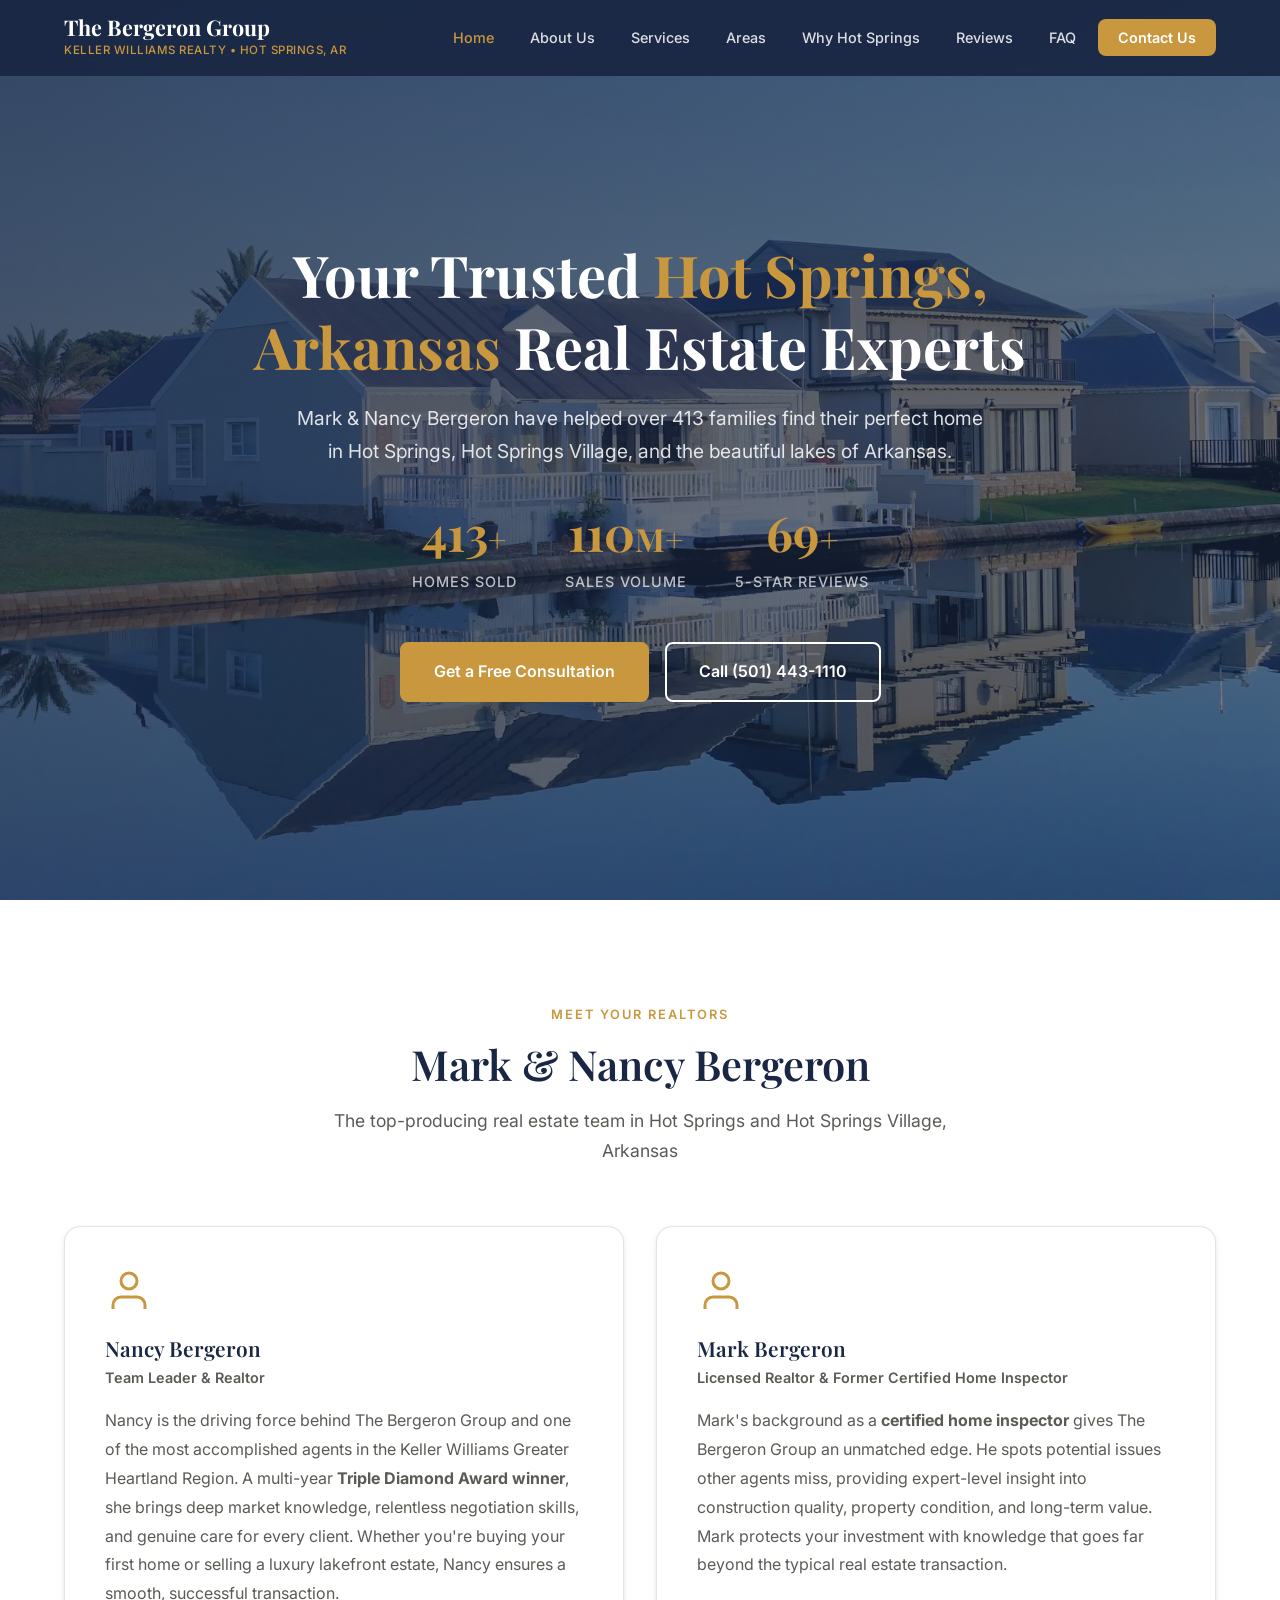
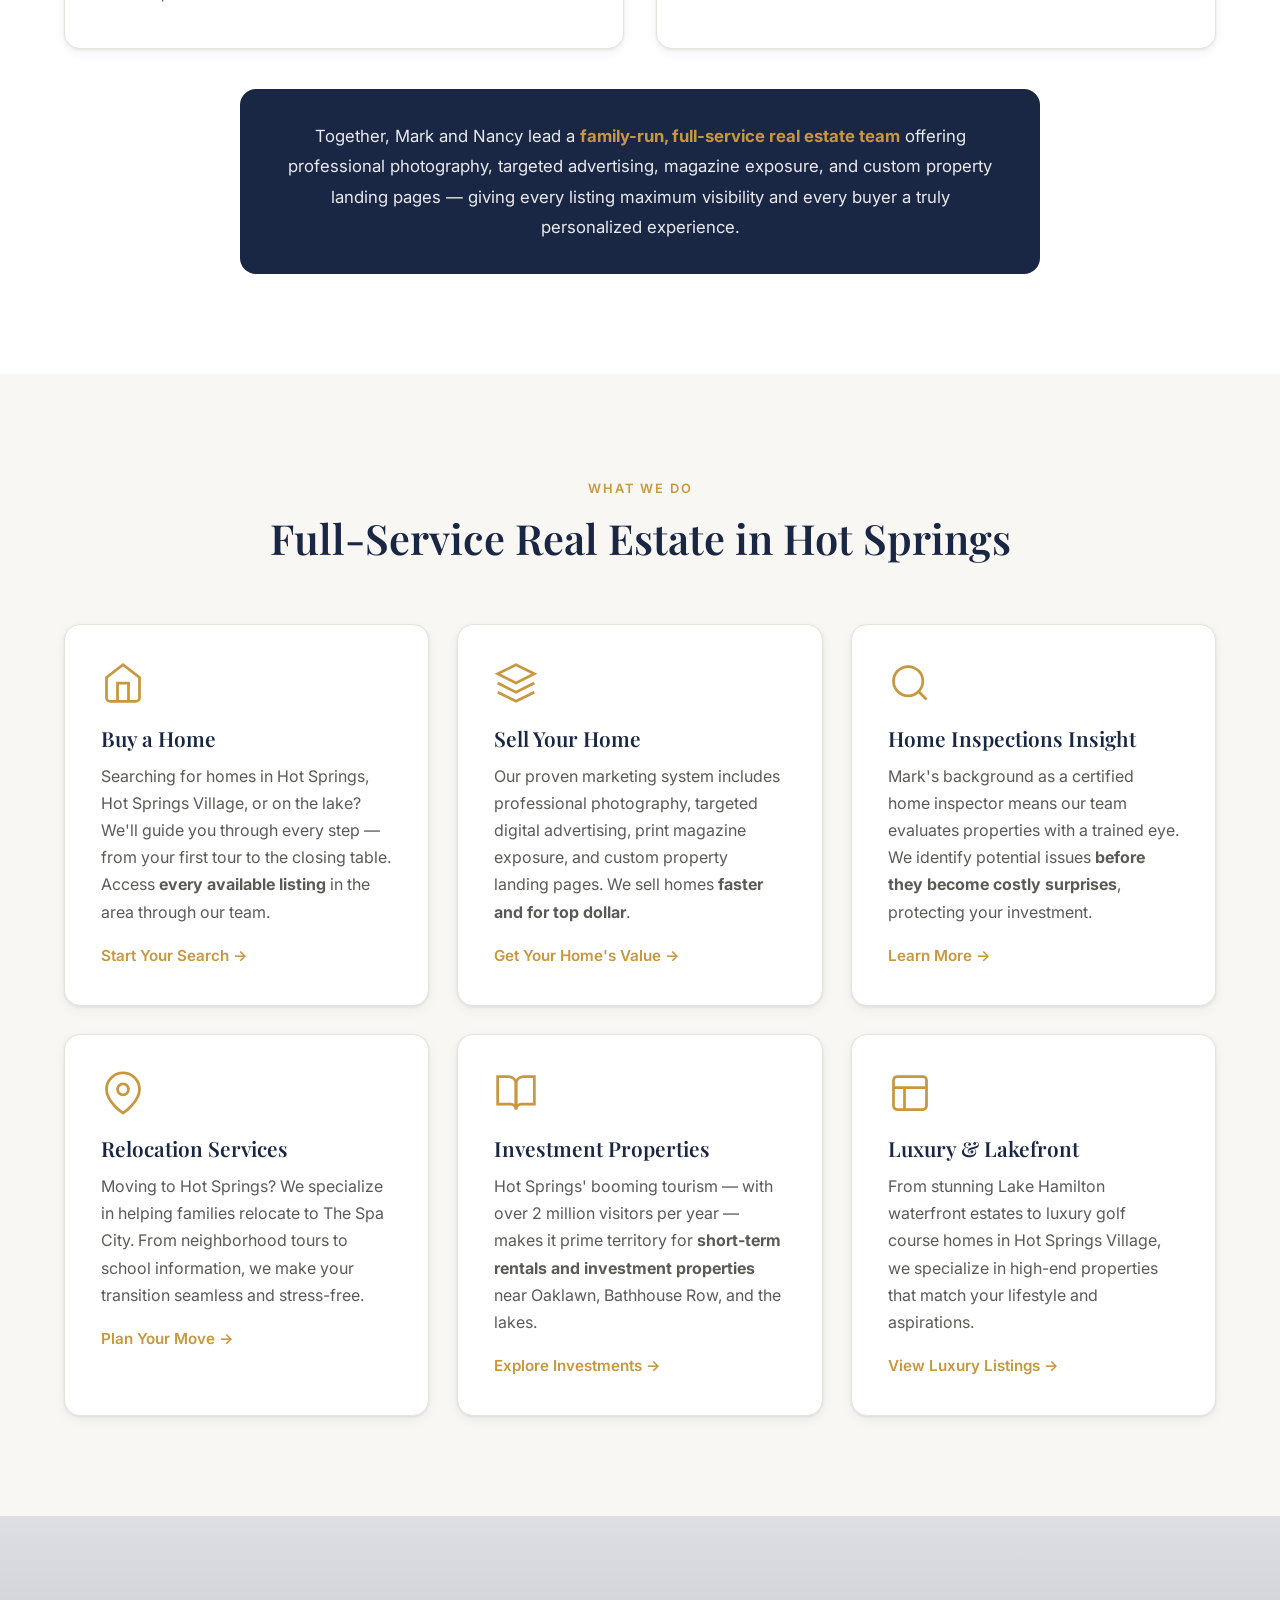
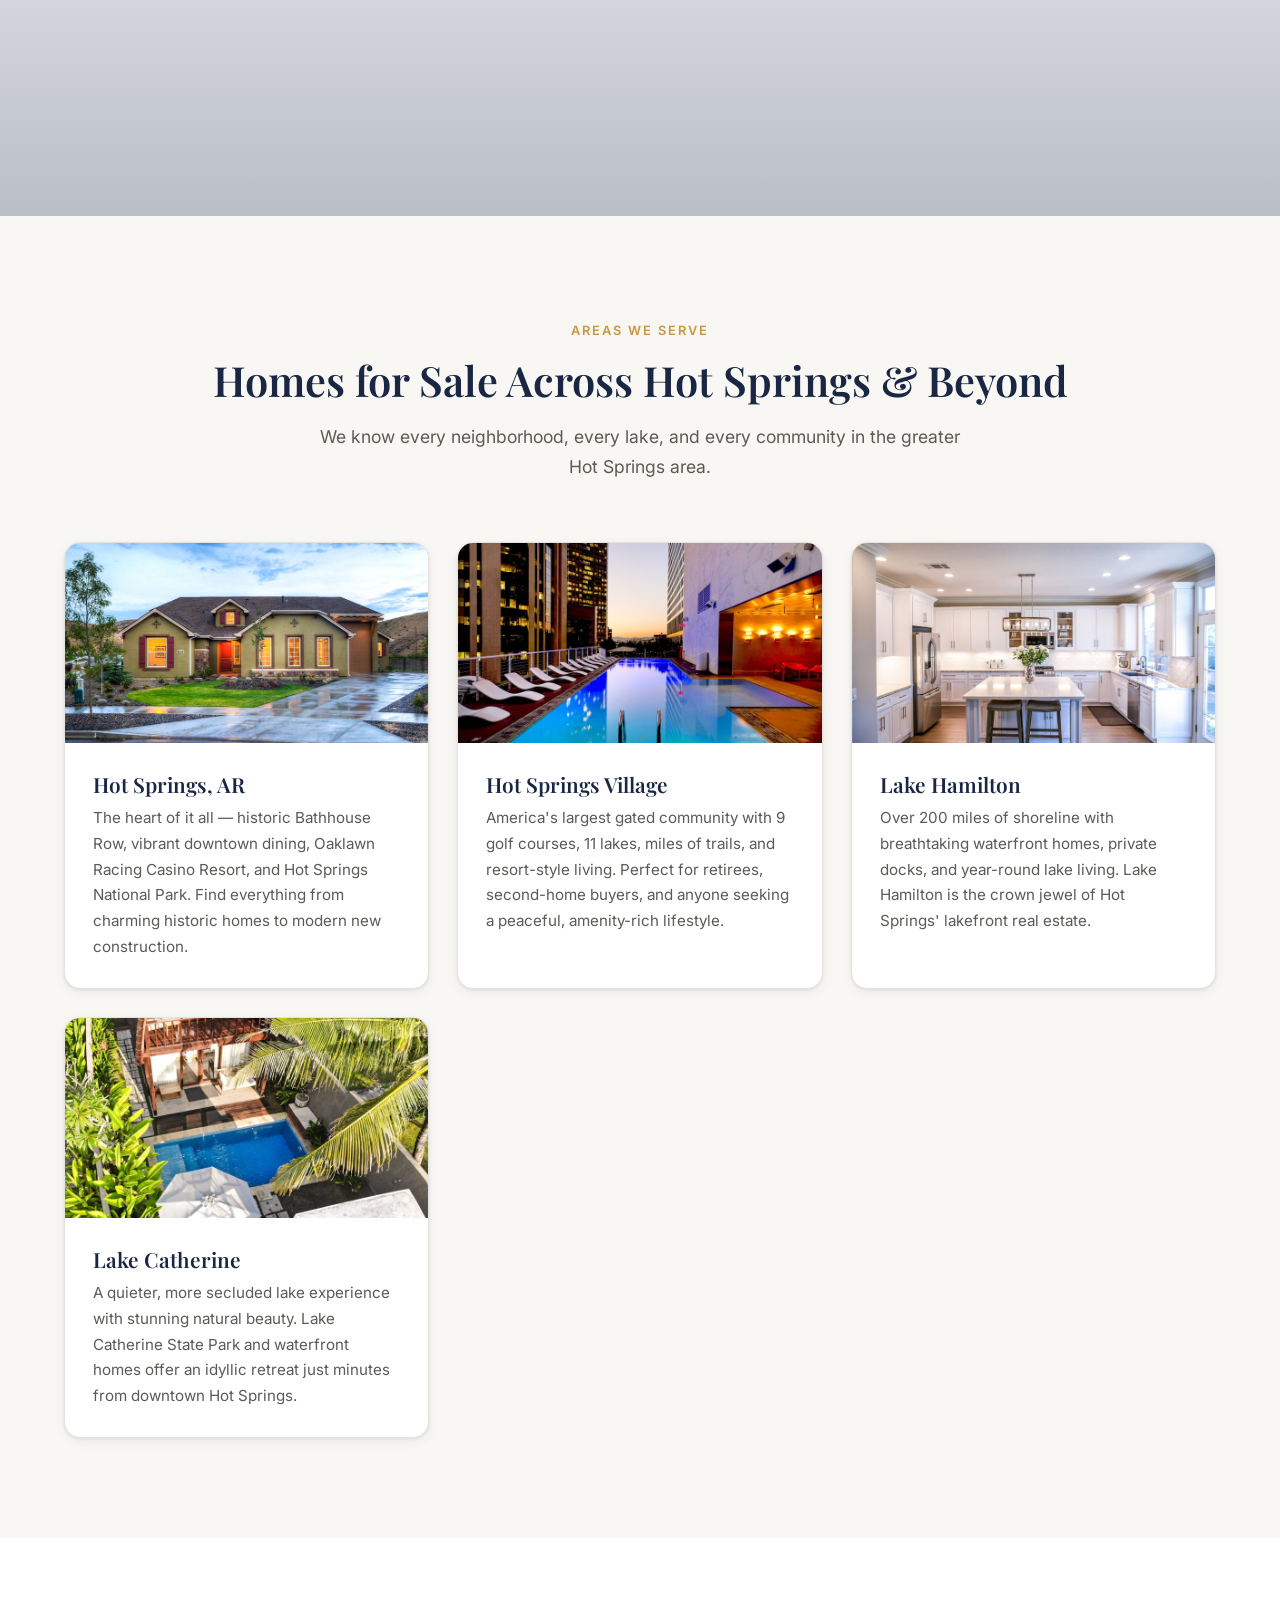
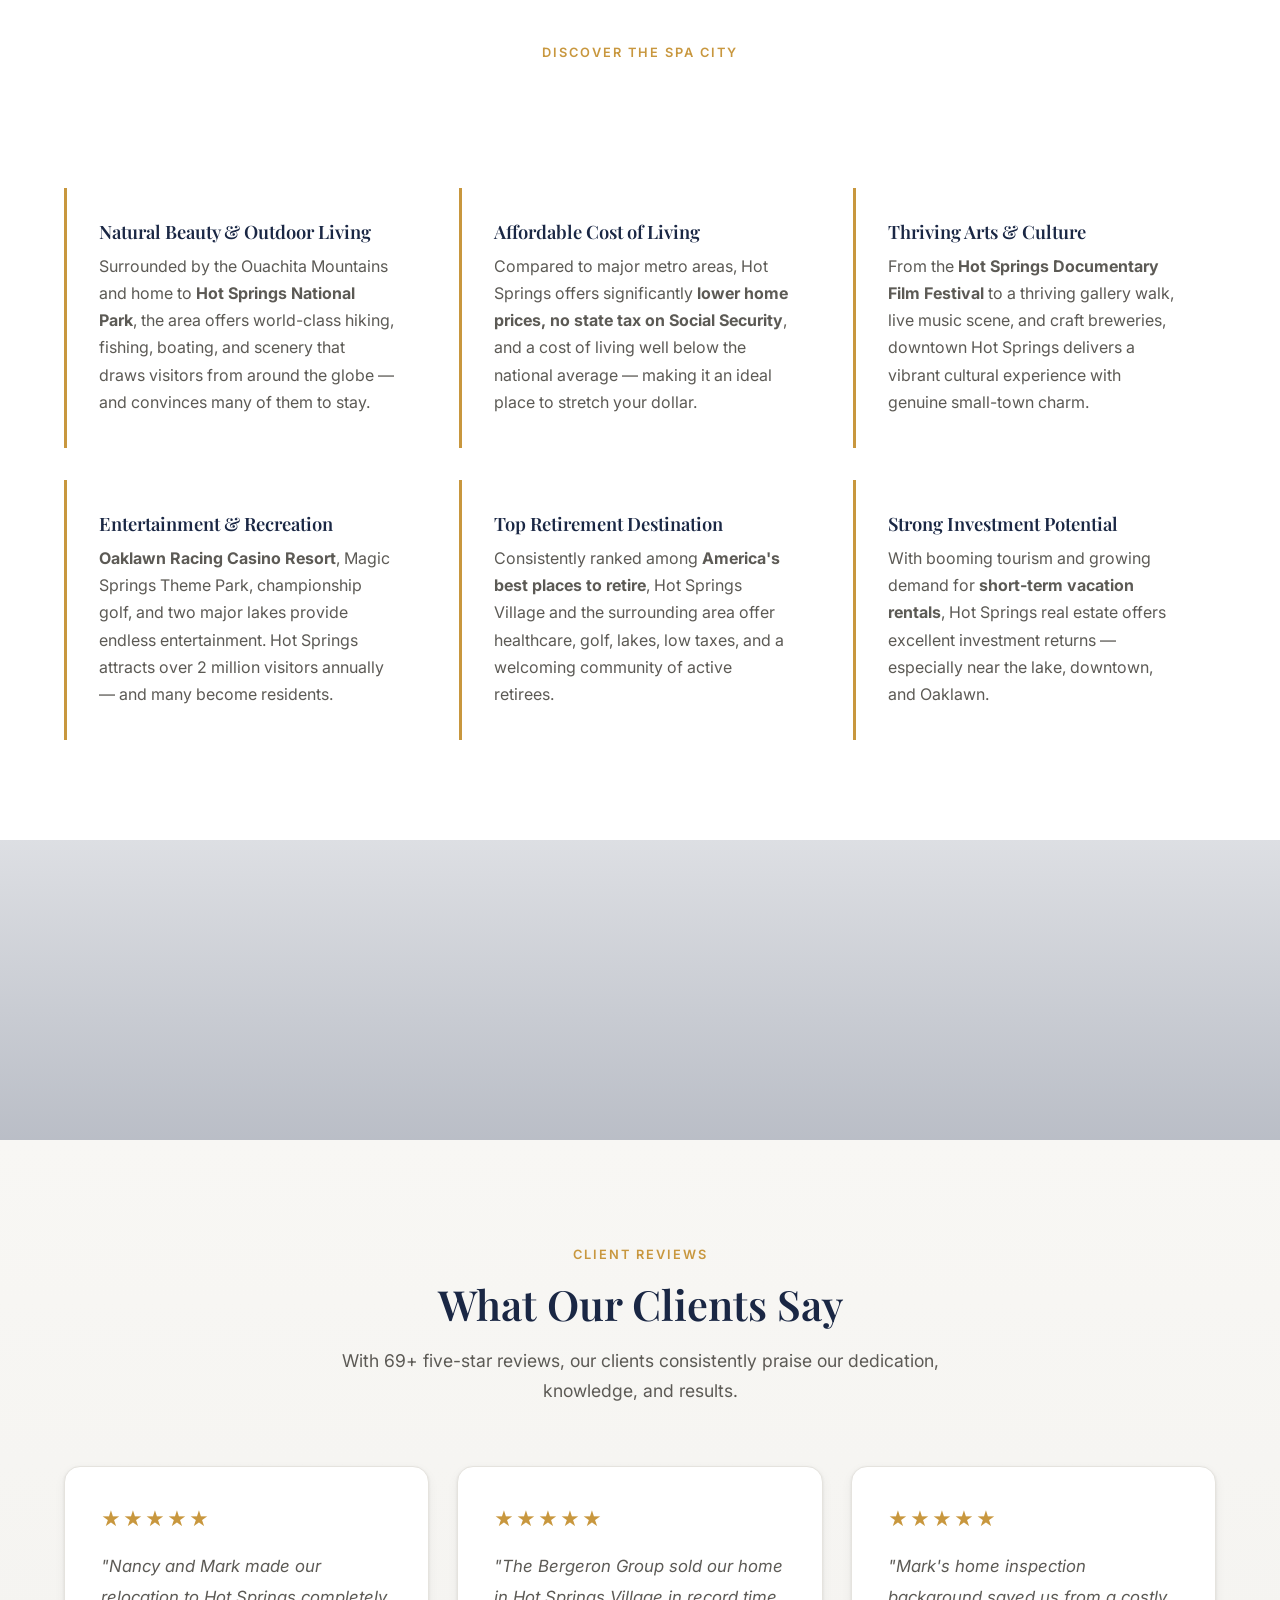
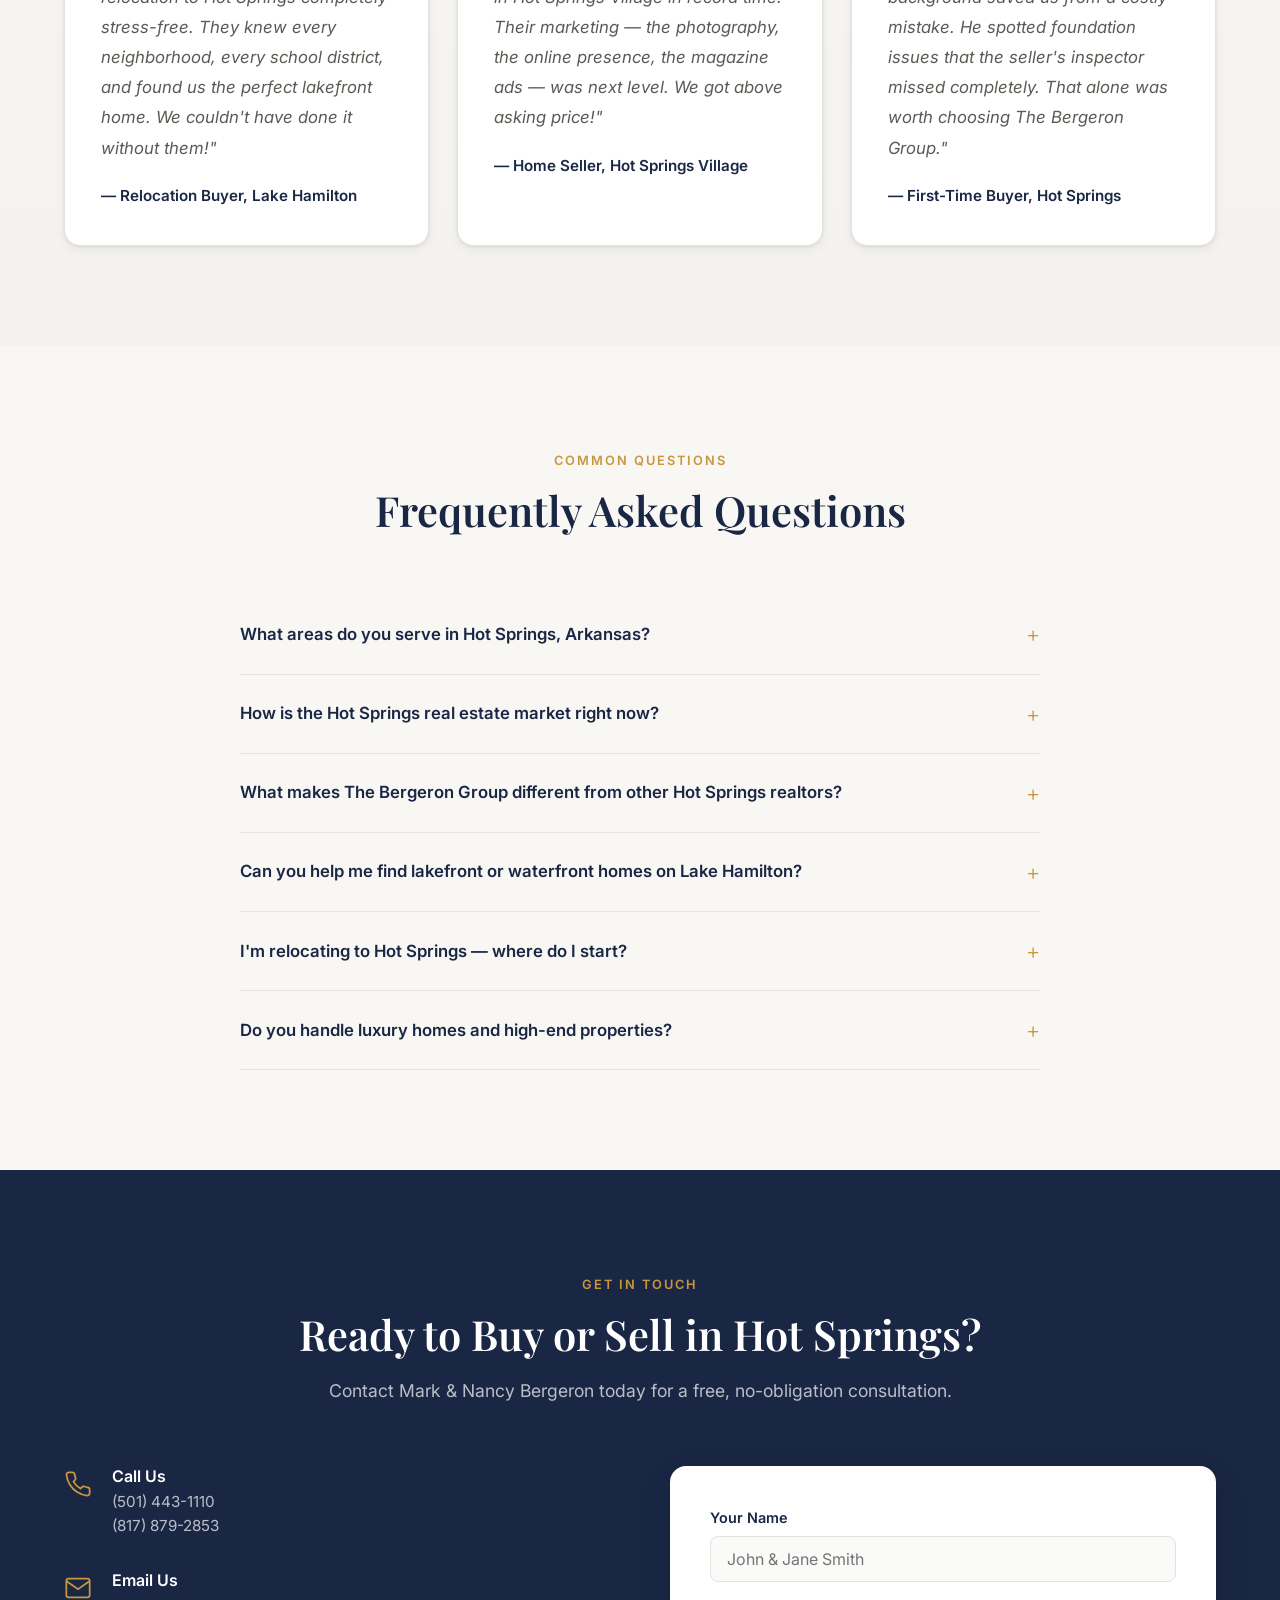
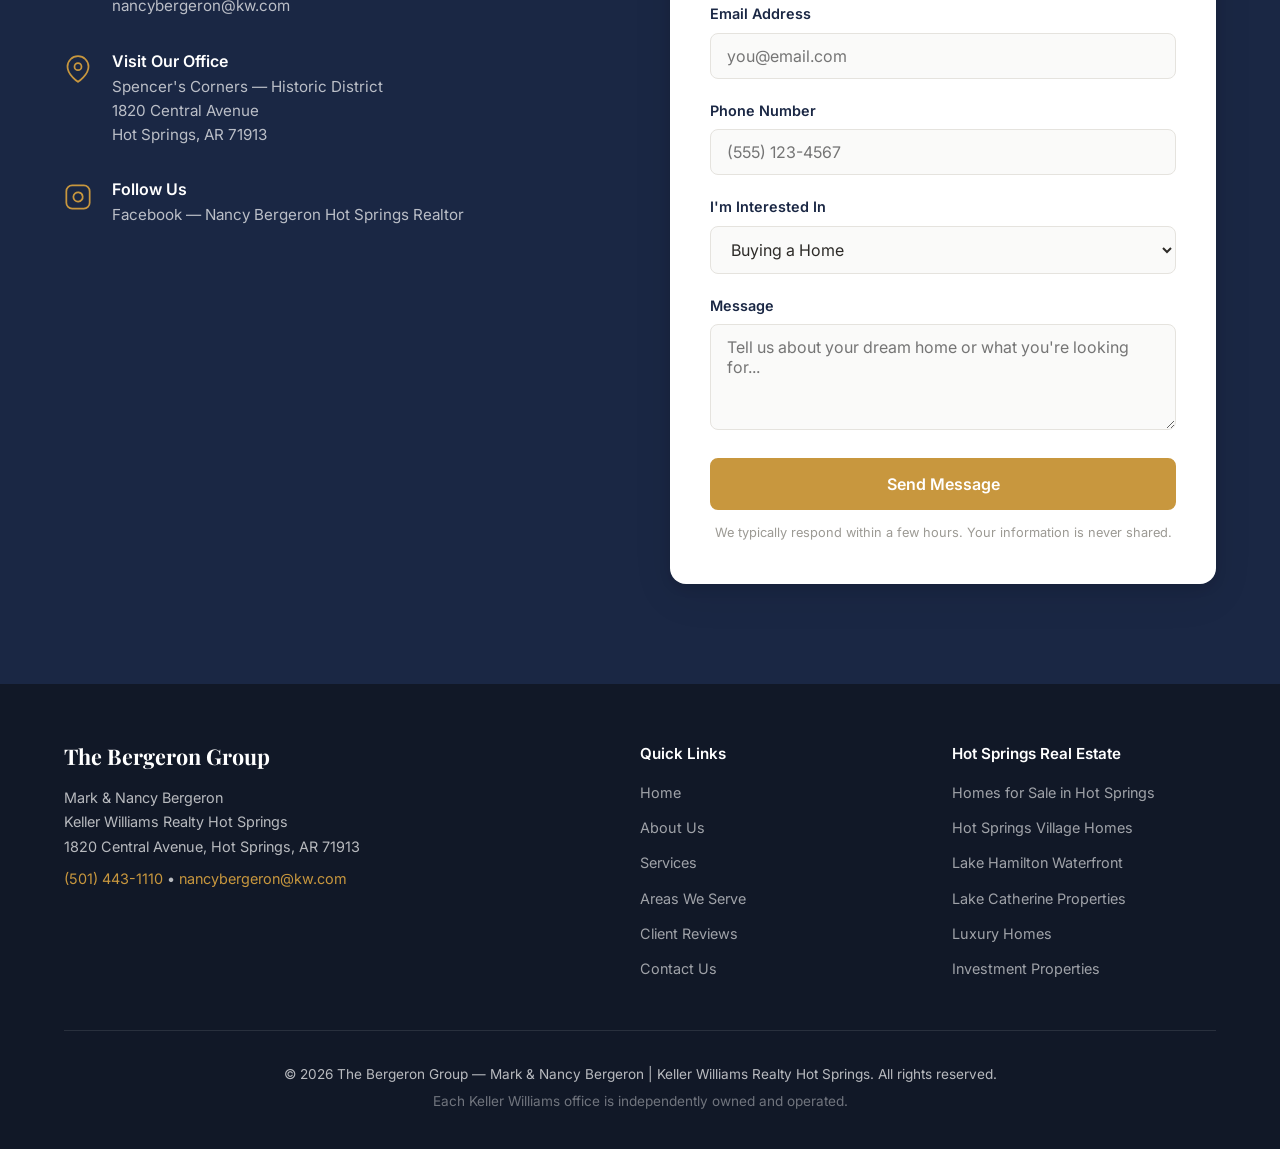
==== index.html @ f5142687 "Initial commit: Bergeron Group real estate website Single-page site for Mark & Nancy Bergeron (Kelle" ====
<!DOCTYPE html>
<html lang="en">
<head>
  <meta charset="UTF-8">
  <meta name="viewport" content="width=device-width, initial-scale=1.0">
  <title>Hot Springs AR Real Estate | Mark &amp; Nancy Bergeron | Homes for Sale in Hot Springs, Arkansas</title>
  <meta name="description" content="Find your dream home in Hot Springs, Arkansas with Mark &amp; Nancy Bergeron — The Bergeron Group at Keller Williams. 413+ homes sold. Lake Hamilton, Hot Springs Village, luxury &amp; lakefront homes.">
  <meta name="keywords" content="Hot Springs AR real estate, homes for sale Hot Springs Arkansas, Hot Springs Village homes, Lake Hamilton waterfront, lakefront homes Hot Springs, realtors Hot Springs AR, Keller Williams Hot Springs, luxury homes Hot Springs, Hot Springs AR realtor, buy home Hot Springs">
  <meta name="robots" content="index, follow">
  <link rel="canonical" href="https://www.realestatehotsprings.com/">

  <!-- Open Graph -->
  <meta property="og:title" content="Hot Springs AR Real Estate | Mark &amp; Nancy Bergeron">
  <meta property="og:description" content="Your trusted Hot Springs, Arkansas real estate experts. 413+ homes sold, $110M+ in sales. Find lakefront, luxury, and village homes.">
  <meta property="og:type" content="website">
  <meta property="og:url" content="https://www.realestatehotsprings.com/">
  <meta property="og:locale" content="en_US">

  <!-- Schema.org JSON-LD -->
  <script type="application/ld+json">
  {
    "@context": "https://schema.org",
    "@type": "RealEstateAgent",
    "name": "The Bergeron Group — Mark & Nancy Bergeron",
    "description": "Top-producing real estate team in Hot Springs, Arkansas specializing in residential, lakefront, luxury, and Hot Springs Village properties.",
    "url": "https://www.realestatehotsprings.com",
    "telephone": "+1-501-443-1110",
    "email": "nancybergeron@kw.com",
    "address": {
      "@type": "PostalAddress",
      "streetAddress": "1820 Central Avenue",
      "addressLocality": "Hot Springs",
      "addressRegion": "AR",
      "postalCode": "71913",
      "addressCountry": "US"
    },
    "geo": {
      "@type": "GeoCoordinates",
      "latitude": 34.5037,
      "longitude": -93.0552
    },
    "areaServed": [
      "Hot Springs, AR",
      "Hot Springs Village, AR",
      "Lake Hamilton, AR",
      "Lake Catherine, AR",
      "Garland County, AR"
    ],
    "member": [
      {
        "@type": "Person",
        "name": "Nancy Bergeron",
        "jobTitle": "Team Leader & Realtor",
        "telephone": "+1-501-443-1110",
        "email": "nancybergeron@kw.com"
      },
      {
        "@type": "Person",
        "name": "Mark Bergeron",
        "jobTitle": "Licensed Realtor & Former Certified Home Inspector"
      }
    ],
    "parentOrganization": {
      "@type": "Organization",
      "name": "Keller Williams Realty Hot Springs"
    },
    "aggregateRating": {
      "@type": "AggregateRating",
      "ratingValue": "5",
      "reviewCount": "69",
      "bestRating": "5"
    }
  }
  </script>

  <!-- Local Business Schema -->
  <script type="application/ld+json">
  {
    "@context": "https://schema.org",
    "@type": "LocalBusiness",
    "name": "The Bergeron Group | Keller Williams Realty Hot Springs",
    "image": "",
    "telephone": "+1-501-443-1110",
    "address": {
      "@type": "PostalAddress",
      "streetAddress": "1820 Central Avenue",
      "addressLocality": "Hot Springs",
      "addressRegion": "AR",
      "postalCode": "71913",
      "addressCountry": "US"
    },
    "openingHours": "Mo-Sa 08:00-18:00",
    "priceRange": "$$"
  }
  </script>

  <!-- FAQ Schema for SEO -->
  <script type="application/ld+json">
  {
    "@context": "https://schema.org",
    "@type": "FAQPage",
    "mainEntity": [
      {
        "@type": "Question",
        "name": "What areas do The Bergeron Group serve in Arkansas?",
        "acceptedAnswer": {
          "@type": "Answer",
          "text": "The Bergeron Group serves Hot Springs, Hot Springs Village, Lake Hamilton, Lake Catherine, Garland County, and surrounding areas throughout Arkansas."
        }
      },
      {
        "@type": "Question",
        "name": "How many homes have Mark and Nancy Bergeron sold?",
        "acceptedAnswer": {
          "@type": "Answer",
          "text": "Mark and Nancy Bergeron and The Bergeron Group have sold over 413 homes with more than $110 million in total sales volume."
        }
      },
      {
        "@type": "Question",
        "name": "Are there lakefront homes for sale in Hot Springs, Arkansas?",
        "acceptedAnswer": {
          "@type": "Answer",
          "text": "Yes! Hot Springs offers beautiful lakefront homes on Lake Hamilton and Lake Catherine. The Bergeron Group specializes in waterfront and lakefront properties throughout the Hot Springs area."
        }
      }
    ]
  }
  </script>

  <link rel="preconnect" href="https://fonts.googleapis.com">
  <link rel="preconnect" href="https://fonts.gstatic.com" crossorigin>
  <link href="https://fonts.googleapis.com/css2?family=Playfair+Display:wght@400;600;700&family=Inter:wght@300;400;500;600;700&display=swap" rel="stylesheet">
  <link rel="stylesheet" href="styles.css">
</head>
<body>

  <!-- Header / Navigation -->
  <header class="header" id="header">
    <div class="container header-inner">
      <a href="/" class="logo">
        <span class="logo-name">The Bergeron Group</span>
        <span class="logo-sub">Keller Williams Realty &bull; Hot Springs, AR</span>
      </a>
      <nav class="nav" id="nav" aria-label="Main navigation">
        <ul class="nav-list">
          <li><a href="#home">Home</a></li>
          <li><a href="#about">About Us</a></li>
          <li><a href="#services">Services</a></li>
          <li><a href="#areas">Areas</a></li>
          <li><a href="#why-hot-springs">Why Hot Springs</a></li>
          <li><a href="#testimonials">Reviews</a></li>
          <li><a href="#faq">FAQ</a></li>
          <li><a href="#contact" class="nav-cta">Contact Us</a></li>
        </ul>
      </nav>
      <button class="nav-toggle" id="nav-toggle" aria-label="Toggle navigation" aria-expanded="false">
        <span></span><span></span><span></span>
      </button>
    </div>
  </header>

  <!-- Hero Section -->
  <section class="hero" id="home">
    <div class="hero-overlay"></div>
    <div class="container hero-content">
      <h1>Your Trusted <em>Hot Springs, Arkansas</em> Real Estate Experts</h1>
      <p class="hero-sub">Mark &amp; Nancy Bergeron have helped over 413 families find their perfect home in Hot Springs, Hot Springs Village, and the beautiful lakes of Arkansas.</p>
      <div class="hero-stats">
        <div class="stat">
          <span class="stat-number" data-target="413">0</span><span class="stat-plus">+</span>
          <span class="stat-label">Homes Sold</span>
        </div>
        <div class="stat">
          <span class="stat-number" data-target="110">0</span><span class="stat-plus">M+</span>
          <span class="stat-label">Sales Volume</span>
        </div>
        <div class="stat">
          <span class="stat-number" data-target="69">0</span><span class="stat-plus">+</span>
          <span class="stat-label">5-Star Reviews</span>
        </div>
      </div>
      <div class="hero-actions">
        <a href="#contact" class="btn btn-primary">Get a Free Consultation</a>
        <a href="tel:+15014431110" class="btn btn-secondary">Call (501) 443-1110</a>
      </div>
    </div>
  </section>

  <!-- About Section -->
  <section class="section about" id="about">
    <div class="container">
      <div class="section-header">
        <span class="section-tag">Meet Your Realtors</span>
        <h2>Mark &amp; Nancy Bergeron</h2>
        <p class="section-intro">The top-producing real estate team in Hot Springs and Hot Springs Village, Arkansas</p>
      </div>
      <div class="about-grid">
        <div class="about-card">
          <div class="about-icon">
            <svg viewBox="0 0 24 24" fill="none" stroke="currentColor" stroke-width="1.5"><path d="M20 21v-2a4 4 0 0 0-4-4H8a4 4 0 0 0-4 4v2"/><circle cx="12" cy="7" r="4"/></svg>
          </div>
          <h3>Nancy Bergeron</h3>
          <p class="about-title">Team Leader &amp; Realtor</p>
          <p>Nancy is the driving force behind The Bergeron Group and one of the most accomplished agents in the Keller Williams Greater Heartland Region. A multi-year <strong>Triple Diamond Award winner</strong>, she brings deep market knowledge, relentless negotiation skills, and genuine care for every client. Whether you're buying your first home or selling a luxury lakefront estate, Nancy ensures a smooth, successful transaction.</p>
        </div>
        <div class="about-card">
          <div class="about-icon">
            <svg viewBox="0 0 24 24" fill="none" stroke="currentColor" stroke-width="1.5"><path d="M20 21v-2a4 4 0 0 0-4-4H8a4 4 0 0 0-4 4v2"/><circle cx="12" cy="7" r="4"/></svg>
          </div>
          <h3>Mark Bergeron</h3>
          <p class="about-title">Licensed Realtor &amp; Former Certified Home Inspector</p>
          <p>Mark's background as a <strong>certified home inspector</strong> gives The Bergeron Group an unmatched edge. He spots potential issues other agents miss, providing expert-level insight into construction quality, property condition, and long-term value. Mark protects your investment with knowledge that goes far beyond the typical real estate transaction.</p>
        </div>
      </div>
      <div class="about-bottom">
        <p>Together, Mark and Nancy lead a <strong>family-run, full-service real estate team</strong> offering professional photography, targeted advertising, magazine exposure, and custom property landing pages — giving every listing maximum visibility and every buyer a truly personalized experience.</p>
      </div>
    </div>
  </section>

  <!-- Services Section -->
  <section class="section services" id="services">
    <div class="container">
      <div class="section-header">
        <span class="section-tag">What We Do</span>
        <h2>Full-Service Real Estate in Hot Springs</h2>
      </div>
      <div class="services-grid">
        <div class="service-card">
          <div class="service-icon">
            <svg viewBox="0 0 24 24" fill="none" stroke="currentColor" stroke-width="1.5"><path d="M3 9l9-7 9 7v11a2 2 0 0 1-2 2H5a2 2 0 0 1-2-2z"/><polyline points="9 22 9 12 15 12 15 22"/></svg>
          </div>
          <h3>Buy a Home</h3>
          <p>Searching for homes in Hot Springs, Hot Springs Village, or on the lake? We'll guide you through every step — from your first tour to the closing table. Access <strong>every available listing</strong> in the area through our team.</p>
          <a href="#contact" class="service-link">Start Your Search &rarr;</a>
        </div>
        <div class="service-card">
          <div class="service-icon">
            <svg viewBox="0 0 24 24" fill="none" stroke="currentColor" stroke-width="1.5"><path d="M12 2L2 7l10 5 10-5-10-5z"/><path d="M2 17l10 5 10-5"/><path d="M2 12l10 5 10-5"/></svg>
          </div>
          <h3>Sell Your Home</h3>
          <p>Our proven marketing system includes professional photography, targeted digital advertising, print magazine exposure, and custom property landing pages. We sell homes <strong>faster and for top dollar</strong>.</p>
          <a href="#contact" class="service-link">Get Your Home's Value &rarr;</a>
        </div>
        <div class="service-card">
          <div class="service-icon">
            <svg viewBox="0 0 24 24" fill="none" stroke="currentColor" stroke-width="1.5"><circle cx="11" cy="11" r="8"/><line x1="21" y1="21" x2="16.65" y2="16.65"/></svg>
          </div>
          <h3>Home Inspections Insight</h3>
          <p>Mark's background as a certified home inspector means our team evaluates properties with a trained eye. We identify potential issues <strong>before they become costly surprises</strong>, protecting your investment.</p>
          <a href="#contact" class="service-link">Learn More &rarr;</a>
        </div>
        <div class="service-card">
          <div class="service-icon">
            <svg viewBox="0 0 24 24" fill="none" stroke="currentColor" stroke-width="1.5"><path d="M21 10c0 7-9 13-9 13s-9-6-9-13a9 9 0 0 1 18 0z"/><circle cx="12" cy="10" r="3"/></svg>
          </div>
          <h3>Relocation Services</h3>
          <p>Moving to Hot Springs? We specialize in helping families relocate to The Spa City. From neighborhood tours to school information, we make your transition seamless and stress-free.</p>
          <a href="#contact" class="service-link">Plan Your Move &rarr;</a>
        </div>
        <div class="service-card">
          <div class="service-icon">
            <svg viewBox="0 0 24 24" fill="none" stroke="currentColor" stroke-width="1.5"><path d="M2 3h6a4 4 0 0 1 4 4v14a3 3 0 0 0-3-3H2z"/><path d="M22 3h-6a4 4 0 0 0-4 4v14a3 3 0 0 1 3-3h7z"/></svg>
          </div>
          <h3>Investment Properties</h3>
          <p>Hot Springs' booming tourism — with over 2 million visitors per year — makes it prime territory for <strong>short-term rentals and investment properties</strong> near Oaklawn, Bathhouse Row, and the lakes.</p>
          <a href="#contact" class="service-link">Explore Investments &rarr;</a>
        </div>
        <div class="service-card">
          <div class="service-icon">
            <svg viewBox="0 0 24 24" fill="none" stroke="currentColor" stroke-width="1.5"><rect x="3" y="3" width="18" height="18" rx="2" ry="2"/><line x1="3" y1="9" x2="21" y2="9"/><line x1="9" y1="21" x2="9" y2="9"/></svg>
          </div>
          <h3>Luxury &amp; Lakefront</h3>
          <p>From stunning Lake Hamilton waterfront estates to luxury golf course homes in Hot Springs Village, we specialize in high-end properties that match your lifestyle and aspirations.</p>
          <a href="#contact" class="service-link">View Luxury Listings &rarr;</a>
        </div>
      </div>
    </div>
  </section>

  <!-- Photo Divider -->
  <div class="photo-divider photo-divider-lake" role="presentation"></div>

  <!-- Areas Served -->
  <section class="section areas" id="areas">
    <div class="container">
      <div class="section-header">
        <span class="section-tag">Areas We Serve</span>
        <h2>Homes for Sale Across Hot Springs &amp; Beyond</h2>
        <p class="section-intro">We know every neighborhood, every lake, and every community in the greater Hot Springs area.</p>
      </div>
      <div class="areas-grid">
        <article class="area-card">
          <div class="area-img area-img-hotsprings"></div>
          <div class="area-info">
            <h3>Hot Springs, AR</h3>
            <p>The heart of it all — historic Bathhouse Row, vibrant downtown dining, Oaklawn Racing Casino Resort, and Hot Springs National Park. Find everything from charming historic homes to modern new construction.</p>
          </div>
        </article>
        <article class="area-card">
          <div class="area-img area-img-village"></div>
          <div class="area-info">
            <h3>Hot Springs Village</h3>
            <p>America's largest gated community with 9 golf courses, 11 lakes, miles of trails, and resort-style living. Perfect for retirees, second-home buyers, and anyone seeking a peaceful, amenity-rich lifestyle.</p>
          </div>
        </article>
        <article class="area-card">
          <div class="area-img area-img-hamilton"></div>
          <div class="area-info">
            <h3>Lake Hamilton</h3>
            <p>Over 200 miles of shoreline with breathtaking waterfront homes, private docks, and year-round lake living. Lake Hamilton is the crown jewel of Hot Springs' lakefront real estate.</p>
          </div>
        </article>
        <article class="area-card">
          <div class="area-img area-img-catherine"></div>
          <div class="area-info">
            <h3>Lake Catherine</h3>
            <p>A quieter, more secluded lake experience with stunning natural beauty. Lake Catherine State Park and waterfront homes offer an idyllic retreat just minutes from downtown Hot Springs.</p>
          </div>
        </article>
      </div>
    </div>
  </section>

  <!-- Why Hot Springs Section (SEO content) -->
  <section class="section why-hs" id="why-hot-springs">
    <div class="container">
      <div class="section-header">
        <span class="section-tag">Discover The Spa City</span>
        <h2>Why People Love Living in Hot Springs, Arkansas</h2>
      </div>
      <div class="why-grid">
        <div class="why-item">
          <h3>Natural Beauty &amp; Outdoor Living</h3>
          <p>Surrounded by the Ouachita Mountains and home to <strong>Hot Springs National Park</strong>, the area offers world-class hiking, fishing, boating, and scenery that draws visitors from around the globe — and convinces many of them to stay.</p>
        </div>
        <div class="why-item">
          <h3>Affordable Cost of Living</h3>
          <p>Compared to major metro areas, Hot Springs offers significantly <strong>lower home prices, no state tax on Social Security</strong>, and a cost of living well below the national average — making it an ideal place to stretch your dollar.</p>
        </div>
        <div class="why-item">
          <h3>Thriving Arts &amp; Culture</h3>
          <p>From the <strong>Hot Springs Documentary Film Festival</strong> to a thriving gallery walk, live music scene, and craft breweries, downtown Hot Springs delivers a vibrant cultural experience with genuine small-town charm.</p>
        </div>
        <div class="why-item">
          <h3>Entertainment &amp; Recreation</h3>
          <p><strong>Oaklawn Racing Casino Resort</strong>, Magic Springs Theme Park, championship golf, and two major lakes provide endless entertainment. Hot Springs attracts over 2 million visitors annually — and many become residents.</p>
        </div>
        <div class="why-item">
          <h3>Top Retirement Destination</h3>
          <p>Consistently ranked among <strong>America's best places to retire</strong>, Hot Springs Village and the surrounding area offer healthcare, golf, lakes, low taxes, and a welcoming community of active retirees.</p>
        </div>
        <div class="why-item">
          <h3>Strong Investment Potential</h3>
          <p>With booming tourism and growing demand for <strong>short-term vacation rentals</strong>, Hot Springs real estate offers excellent investment returns — especially near the lake, downtown, and Oaklawn.</p>
        </div>
      </div>
    </div>
  </section>

  <!-- Photo Divider -->
  <div class="photo-divider photo-divider-house" role="presentation"></div>

  <!-- Testimonials -->
  <section class="section testimonials" id="testimonials">
    <div class="container">
      <div class="section-header">
        <span class="section-tag">Client Reviews</span>
        <h2>What Our Clients Say</h2>
        <p class="section-intro">With 69+ five-star reviews, our clients consistently praise our dedication, knowledge, and results.</p>
      </div>
      <div class="testimonials-grid">
        <blockquote class="testimonial-card">
          <div class="stars" aria-label="5 out of 5 stars">&#9733;&#9733;&#9733;&#9733;&#9733;</div>
          <p>"Nancy and Mark made our relocation to Hot Springs completely stress-free. They knew every neighborhood, every school district, and found us the perfect lakefront home. We couldn't have done it without them!"</p>
          <footer>— Relocation Buyer, Lake Hamilton</footer>
        </blockquote>
        <blockquote class="testimonial-card">
          <div class="stars" aria-label="5 out of 5 stars">&#9733;&#9733;&#9733;&#9733;&#9733;</div>
          <p>"The Bergeron Group sold our home in Hot Springs Village in record time. Their marketing — the photography, the online presence, the magazine ads — was next level. We got above asking price!"</p>
          <footer>— Home Seller, Hot Springs Village</footer>
        </blockquote>
        <blockquote class="testimonial-card">
          <div class="stars" aria-label="5 out of 5 stars">&#9733;&#9733;&#9733;&#9733;&#9733;</div>
          <p>"Mark's home inspection background saved us from a costly mistake. He spotted foundation issues that the seller's inspector missed completely. That alone was worth choosing The Bergeron Group."</p>
          <footer>— First-Time Buyer, Hot Springs</footer>
        </blockquote>
      </div>
    </div>
  </section>

  <!-- FAQ Section -->
  <section class="section faq" id="faq">
    <div class="container">
      <div class="section-header">
        <span class="section-tag">Common Questions</span>
        <h2>Frequently Asked Questions</h2>
      </div>
      <div class="faq-list">
        <details class="faq-item">
          <summary>What areas do you serve in Hot Springs, Arkansas?</summary>
          <p>We serve Hot Springs, Hot Springs Village, Lake Hamilton, Lake Catherine, Garland County, and surrounding communities throughout central Arkansas. Whether you're looking for a downtown bungalow, a lakefront estate, or a golf course home in the Village, we've got you covered.</p>
        </details>
        <details class="faq-item">
          <summary>How is the Hot Springs real estate market right now?</summary>
          <p>The Hot Springs market remains strong with growing demand, especially for lakefront properties, investment homes near Oaklawn and Bathhouse Row, and retirement homes in Hot Springs Village. Contact us for a personalized market analysis and current pricing trends.</p>
        </details>
        <details class="faq-item">
          <summary>What makes The Bergeron Group different from other Hot Springs realtors?</summary>
          <p>We combine Nancy's top-producing sales expertise with Mark's certified home inspection background — a rare combination that protects buyers and maximizes value for sellers. Plus, our full-service marketing system (professional photography, digital ads, magazine exposure, custom landing pages) gives every listing maximum exposure.</p>
        </details>
        <details class="faq-item">
          <summary>Can you help me find lakefront or waterfront homes on Lake Hamilton?</summary>
          <p>Absolutely! Lakefront and waterfront properties are one of our specialties. We have deep knowledge of Lake Hamilton and Lake Catherine shorelines, dock permits, flood zones, and waterfront property values. Let us help you find your dream lake home.</p>
        </details>
        <details class="faq-item">
          <summary>I'm relocating to Hot Springs — where do I start?</summary>
          <p>Start with a call to us! We specialize in relocation and can provide virtual tours, neighborhood guides, school information, and a personalized home search based on your lifestyle and budget. We've helped hundreds of families make the move to Hot Springs.</p>
        </details>
        <details class="faq-item">
          <summary>Do you handle luxury homes and high-end properties?</summary>
          <p>Yes. From luxury lakefront estates on Lake Hamilton to premium golf course homes in Hot Springs Village, we have extensive experience marketing and selling high-end properties. Our professional photography, targeted advertising, and luxury network connections ensure your property reaches the right buyers.</p>
        </details>
      </div>
    </div>
  </section>

  <!-- Contact Section -->
  <section class="section contact" id="contact">
    <div class="container">
      <div class="section-header">
        <span class="section-tag">Get In Touch</span>
        <h2>Ready to Buy or Sell in Hot Springs?</h2>
        <p class="section-intro">Contact Mark &amp; Nancy Bergeron today for a free, no-obligation consultation.</p>
      </div>
      <div class="contact-grid">
        <div class="contact-info">
          <div class="contact-item">
            <svg viewBox="0 0 24 24" fill="none" stroke="currentColor" stroke-width="1.5"><path d="M22 16.92v3a2 2 0 0 1-2.18 2 19.79 19.79 0 0 1-8.63-3.07 19.5 19.5 0 0 1-6-6 19.79 19.79 0 0 1-3.07-8.67A2 2 0 0 1 4.11 2h3a2 2 0 0 1 2 1.72 12.84 12.84 0 0 0 .7 2.81 2 2 0 0 1-.45 2.11L8.09 9.91a16 16 0 0 0 6 6l1.27-1.27a2 2 0 0 1 2.11-.45 12.84 12.84 0 0 0 2.81.7A2 2 0 0 1 22 16.92z"/></svg>
            <div>
              <h3>Call Us</h3>
              <a href="tel:+15014431110">(501) 443-1110</a>
              <a href="tel:+18178792853">(817) 879-2853</a>
            </div>
          </div>
          <div class="contact-item">
            <svg viewBox="0 0 24 24" fill="none" stroke="currentColor" stroke-width="1.5"><path d="M4 4h16c1.1 0 2 .9 2 2v12c0 1.1-.9 2-2 2H4c-1.1 0-2-.9-2-2V6c0-1.1.9-2 2-2z"/><polyline points="22,6 12,13 2,6"/></svg>
            <div>
              <h3>Email Us</h3>
              <a href="mailto:nancybergeron@kw.com">nancybergeron@kw.com</a>
            </div>
          </div>
          <div class="contact-item">
            <svg viewBox="0 0 24 24" fill="none" stroke="currentColor" stroke-width="1.5"><path d="M21 10c0 7-9 13-9 13s-9-6-9-13a9 9 0 0 1 18 0z"/><circle cx="12" cy="10" r="3"/></svg>
            <div>
              <h3>Visit Our Office</h3>
              <p>Spencer's Corners — Historic District<br>1820 Central Avenue<br>Hot Springs, AR 71913</p>
            </div>
          </div>
          <div class="contact-item">
            <svg viewBox="0 0 24 24" fill="none" stroke="currentColor" stroke-width="1.5"><rect x="2" y="2" width="20" height="20" rx="5" ry="5"/><path d="M16 11.37A4 4 0 1 1 12.63 8 4 4 0 0 1 16 11.37z"/><line x1="17.5" y1="6.5" x2="17.51" y2="6.5"/></svg>
            <div>
              <h3>Follow Us</h3>
              <a href="https://www.facebook.com/RealtorHotSprings/" target="_blank" rel="noopener">Facebook — Nancy Bergeron Hot Springs Realtor</a>
            </div>
          </div>
        </div>
        <form class="contact-form" id="contact-form" action="https://formspree.io/f/your-form-id" method="POST">
          <div class="form-group">
            <label for="name">Your Name</label>
            <input type="text" id="name" name="name" required placeholder="John & Jane Smith">
          </div>
          <div class="form-group">
            <label for="email">Email Address</label>
            <input type="email" id="email" name="email" required placeholder="you@email.com">
          </div>
          <div class="form-group">
            <label for="phone">Phone Number</label>
            <input type="tel" id="phone" name="phone" placeholder="(555) 123-4567">
          </div>
          <div class="form-group">
            <label for="interest">I'm Interested In</label>
            <select id="interest" name="interest">
              <option value="buying">Buying a Home</option>
              <option value="selling">Selling My Home</option>
              <option value="both">Buying & Selling</option>
              <option value="investing">Investment Property</option>
              <option value="relocating">Relocating to Hot Springs</option>
              <option value="valuation">Free Home Valuation</option>
              <option value="other">Other / General Question</option>
            </select>
          </div>
          <div class="form-group">
            <label for="message">Message</label>
            <textarea id="message" name="message" rows="4" placeholder="Tell us about your dream home or what you're looking for..."></textarea>
          </div>
          <button type="submit" class="btn btn-primary btn-full">Send Message</button>
          <p class="form-note">We typically respond within a few hours. Your information is never shared.</p>
        </form>
      </div>
    </div>
  </section>

  <!-- Footer -->
  <footer class="footer">
    <div class="container">
      <div class="footer-grid">
        <div class="footer-brand">
          <span class="logo-name">The Bergeron Group</span>
          <p>Mark &amp; Nancy Bergeron<br>Keller Williams Realty Hot Springs<br>1820 Central Avenue, Hot Springs, AR 71913</p>
          <p><a href="tel:+15014431110">(501) 443-1110</a> &bull; <a href="mailto:nancybergeron@kw.com">nancybergeron@kw.com</a></p>
        </div>
        <div class="footer-links">
          <h4>Quick Links</h4>
          <ul>
            <li><a href="#home">Home</a></li>
            <li><a href="#about">About Us</a></li>
            <li><a href="#services">Services</a></li>
            <li><a href="#areas">Areas We Serve</a></li>
            <li><a href="#testimonials">Client Reviews</a></li>
            <li><a href="#contact">Contact Us</a></li>
          </ul>
        </div>
        <div class="footer-links">
          <h4>Hot Springs Real Estate</h4>
          <ul>
            <li><a href="#areas">Homes for Sale in Hot Springs</a></li>
            <li><a href="#areas">Hot Springs Village Homes</a></li>
            <li><a href="#areas">Lake Hamilton Waterfront</a></li>
            <li><a href="#areas">Lake Catherine Properties</a></li>
            <li><a href="#services">Luxury Homes</a></li>
            <li><a href="#services">Investment Properties</a></li>
          </ul>
        </div>
      </div>
      <div class="footer-bottom">
        <p>&copy; 2026 The Bergeron Group — Mark &amp; Nancy Bergeron | Keller Williams Realty Hot Springs. All rights reserved.</p>
        <p class="footer-disclaimer">Each Keller Williams office is independently owned and operated.</p>
      </div>
    </div>
  </footer>

  <script src="script.js"></script>
</body>
</html>
---- styles.css ----
/* ============================================
   The Bergeron Group — realestatehotsprings.com
   Modern, SEO-optimized real estate website
   ============================================ */

:root {
  --navy: #1a2744;
  --navy-light: #243352;
  --gold: #c8973e;
  --gold-light: #d4a94f;
  --gold-pale: #f5ebd8;
  --white: #ffffff;
  --off-white: #f8f7f4;
  --gray-50: #fafaf9;
  --gray-100: #f3f2ef;
  --gray-200: #e5e3de;
  --gray-400: #9c9a94;
  --gray-600: #5c5a55;
  --gray-800: #2d2b28;
  --text: #2d2b28;
  --text-light: #5c5a55;
  --radius: 8px;
  --radius-lg: 16px;
  --shadow: 0 1px 3px rgba(0,0,0,0.08), 0 4px 12px rgba(0,0,0,0.05);
  --shadow-lg: 0 4px 12px rgba(0,0,0,0.1), 0 12px 40px rgba(0,0,0,0.08);
  --transition: 0.3s ease;
}

/* Reset & Base */
*, *::before, *::after { box-sizing: border-box; margin: 0; padding: 0; }

html {
  scroll-behavior: smooth;
  scroll-padding-top: 80px;
}

body {
  font-family: 'Inter', -apple-system, BlinkMacSystemFont, 'Segoe UI', sans-serif;
  color: var(--text);
  line-height: 1.7;
  font-size: 16px;
  background: var(--white);
  -webkit-font-smoothing: antialiased;
}

img { max-width: 100%; height: auto; display: block; }
a { color: var(--gold); text-decoration: none; transition: color var(--transition); }
a:hover { color: var(--gold-light); }

.container {
  max-width: 1200px;
  margin: 0 auto;
  padding: 0 24px;
}

/* ---- Typography ---- */
h1, h2, h3, h4 {
  font-family: 'Playfair Display', Georgia, serif;
  color: var(--navy);
  line-height: 1.25;
}

h1 { font-size: clamp(2.2rem, 5vw, 3.6rem); font-weight: 700; }
h2 { font-size: clamp(1.8rem, 3.5vw, 2.6rem); font-weight: 600; }
h3 { font-size: 1.3rem; font-weight: 600; }

/* ---- Buttons ---- */
.btn {
  display: inline-flex;
  align-items: center;
  justify-content: center;
  padding: 14px 32px;
  font-size: 1rem;
  font-weight: 600;
  font-family: inherit;
  border-radius: var(--radius);
  border: 2px solid transparent;
  cursor: pointer;
  transition: all var(--transition);
  text-align: center;
}

.btn-primary {
  background: var(--gold);
  color: var(--white);
  border-color: var(--gold);
}
.btn-primary:hover {
  background: var(--gold-light);
  border-color: var(--gold-light);
  color: var(--white);
  transform: translateY(-2px);
  box-shadow: 0 4px 16px rgba(200,151,62,0.35);
}

.btn-secondary {
  background: transparent;
  color: var(--white);
  border-color: var(--white);
}
.btn-secondary:hover {
  background: var(--white);
  color: var(--navy);
  transform: translateY(-2px);
}

.btn-full { width: 100%; }

/* ---- Header ---- */
.header {
  position: fixed;
  top: 0;
  left: 0;
  right: 0;
  z-index: 1000;
  background: rgba(26, 39, 68, 0.95);
  backdrop-filter: blur(12px);
  -webkit-backdrop-filter: blur(12px);
  transition: all var(--transition);
}

.header.scrolled {
  box-shadow: 0 2px 20px rgba(0,0,0,0.15);
}

.header-inner {
  display: flex;
  align-items: center;
  justify-content: space-between;
  height: 76px;
}

.logo {
  display: flex;
  flex-direction: column;
  text-decoration: none;
}

.logo-name {
  font-family: 'Playfair Display', Georgia, serif;
  font-size: 1.35rem;
  font-weight: 700;
  color: var(--white);
  line-height: 1.2;
}

.logo-sub {
  font-size: 0.72rem;
  color: var(--gold);
  letter-spacing: 0.5px;
  text-transform: uppercase;
  font-weight: 500;
}

.nav-list {
  display: flex;
  align-items: center;
  gap: 8px;
  list-style: none;
}

.nav-list a {
  color: rgba(255,255,255,0.85);
  font-size: 0.9rem;
  font-weight: 500;
  padding: 8px 14px;
  border-radius: var(--radius);
  transition: all var(--transition);
}

.nav-list a:hover {
  color: var(--white);
  background: rgba(255,255,255,0.1);
}

.nav-cta {
  background: var(--gold) !important;
  color: var(--white) !important;
  padding: 10px 20px !important;
  font-weight: 600 !important;
}

.nav-cta:hover {
  background: var(--gold-light) !important;
}

/* Mobile Nav Toggle */
.nav-toggle {
  display: none;
  flex-direction: column;
  gap: 5px;
  background: none;
  border: none;
  cursor: pointer;
  padding: 8px;
}

.nav-toggle span {
  display: block;
  width: 26px;
  height: 2px;
  background: var(--white);
  border-radius: 2px;
  transition: all var(--transition);
}

/* ---- Hero ---- */
.hero {
  position: relative;
  min-height: 100vh;
  display: flex;
  align-items: center;
  justify-content: center;
  background:
    linear-gradient(135deg, rgba(26, 39, 68, 0.82) 0%, rgba(26, 39, 68, 0.55) 100%),
    url('images/hero-lake.jpg');
  background-size: cover;
  background-position: center;
  background-attachment: fixed;
  background-color: var(--navy);
  text-align: center;
  padding: 120px 24px 80px;
}

.hero-content {
  position: relative;
  z-index: 2;
  max-width: 900px;
}

.hero h1 {
  color: var(--white);
  margin-bottom: 20px;
}

.hero h1 em {
  color: var(--gold);
  font-style: normal;
}

.hero-sub {
  color: rgba(255,255,255,0.85);
  font-size: 1.2rem;
  max-width: 700px;
  margin: 0 auto 40px;
  line-height: 1.7;
}

/* Stats */
.hero-stats {
  display: flex;
  justify-content: center;
  gap: 48px;
  margin-bottom: 48px;
  flex-wrap: wrap;
}

.stat {
  text-align: center;
}

.stat-number {
  font-family: 'Playfair Display', Georgia, serif;
  font-size: 3rem;
  font-weight: 700;
  color: var(--gold);
  line-height: 1;
}

.stat-plus {
  font-family: 'Playfair Display', Georgia, serif;
  font-size: 2rem;
  font-weight: 700;
  color: var(--gold);
}

.stat-label {
  display: block;
  color: rgba(255,255,255,0.7);
  font-size: 0.9rem;
  font-weight: 500;
  margin-top: 4px;
  text-transform: uppercase;
  letter-spacing: 1px;
}

.hero-actions {
  display: flex;
  gap: 16px;
  justify-content: center;
  flex-wrap: wrap;
}

/* ---- Sections ---- */
.section {
  padding: 100px 0;
}

.section:nth-child(even) {
  background: var(--off-white);
}

.section-header {
  text-align: center;
  margin-bottom: 60px;
}

.section-tag {
  display: inline-block;
  font-size: 0.8rem;
  font-weight: 600;
  text-transform: uppercase;
  letter-spacing: 2px;
  color: var(--gold);
  margin-bottom: 12px;
}

.section-header h2 {
  margin-bottom: 16px;
}

.section-intro {
  color: var(--text-light);
  font-size: 1.1rem;
  max-width: 640px;
  margin: 0 auto;
}

/* ---- About ---- */
.about-grid {
  display: grid;
  grid-template-columns: repeat(auto-fit, minmax(320px, 1fr));
  gap: 32px;
  margin-bottom: 40px;
}

.about-card {
  background: var(--white);
  padding: 40px;
  border-radius: var(--radius-lg);
  box-shadow: var(--shadow);
  border: 1px solid var(--gray-200);
}

.about .section:nth-child(even) .about-card {
  background: var(--off-white);
}

.about-icon {
  width: 48px;
  height: 48px;
  color: var(--gold);
  margin-bottom: 20px;
}

.about-card h3 {
  margin-bottom: 4px;
}

.about-title {
  color: var(--gold);
  font-weight: 600;
  font-size: 0.9rem;
  margin-bottom: 16px;
}

.about-card p {
  color: var(--text-light);
  line-height: 1.8;
}

.about-bottom {
  text-align: center;
  max-width: 800px;
  margin: 0 auto;
  padding: 32px 40px;
  background: var(--navy);
  color: rgba(255,255,255,0.9);
  border-radius: var(--radius-lg);
  font-size: 1.05rem;
  line-height: 1.8;
}

.about-bottom strong {
  color: var(--gold);
}

/* ---- Services ---- */
.services-grid {
  display: grid;
  grid-template-columns: repeat(auto-fit, minmax(320px, 1fr));
  gap: 28px;
}

.service-card {
  background: var(--white);
  padding: 36px;
  border-radius: var(--radius-lg);
  box-shadow: var(--shadow);
  border: 1px solid var(--gray-200);
  transition: all var(--transition);
}

.service-card:hover {
  transform: translateY(-4px);
  box-shadow: var(--shadow-lg);
}

.service-icon {
  width: 44px;
  height: 44px;
  color: var(--gold);
  margin-bottom: 20px;
}

.service-card h3 {
  margin-bottom: 12px;
}

.service-card p {
  color: var(--text-light);
  margin-bottom: 16px;
  line-height: 1.7;
}

.service-link {
  font-weight: 600;
  font-size: 0.95rem;
  color: var(--gold);
}

.service-link:hover {
  color: var(--navy);
}

/* ---- Areas ---- */
.areas-grid {
  display: grid;
  grid-template-columns: repeat(auto-fit, minmax(280px, 1fr));
  gap: 28px;
}

.area-card {
  border-radius: var(--radius-lg);
  overflow: hidden;
  box-shadow: var(--shadow);
  background: var(--white);
  transition: all var(--transition);
  border: 1px solid var(--gray-200);
}

.area-card:hover {
  transform: translateY(-4px);
  box-shadow: var(--shadow-lg);
}

.area-img {
  height: 200px;
  background-size: cover;
  background-position: center;
}

.area-img-hotsprings {
  background-image: url('images/area-downtown.jpg');
}

.area-img-village {
  background-image: url('images/area-golfcourse.jpg');
}

.area-img-hamilton {
  background-image: url('images/area-lake.jpg');
}

.area-img-catherine {
  background-image: url('images/area-serene-lake.jpg');
}

.area-info {
  padding: 28px;
}

.area-info h3 {
  margin-bottom: 8px;
}

.area-info p {
  color: var(--text-light);
  font-size: 0.95rem;
  line-height: 1.7;
}

/* ---- Why Hot Springs ---- */
.why-hs {
  background:
    linear-gradient(135deg, rgba(26, 39, 68, 0.92) 0%, rgba(26, 39, 68, 0.85) 100%),
    url('images/area-mountain-lake.jpg') !important;
  background-size: cover !important;
  background-position: center !important;
  background-attachment: fixed !important;
}

.why-hs .section-tag { color: var(--gold); }
.why-hs .section-header h2 { color: var(--white); }

.why-grid {
  display: grid;
  grid-template-columns: repeat(auto-fit, minmax(320px, 1fr));
  gap: 32px;
}

.why-item {
  padding: 32px;
  border-left: 3px solid var(--gold);
  background: rgba(255,255,255,0.95);
  border-radius: 0 var(--radius) var(--radius) 0;
  backdrop-filter: blur(4px);
}

.why-item h3 {
  margin-bottom: 10px;
  font-size: 1.15rem;
}

.why-item p {
  color: var(--text-light);
  line-height: 1.7;
}

/* ---- Testimonials ---- */
.testimonials {
  background:
    linear-gradient(180deg, var(--off-white) 0%, var(--gray-100) 100%) !important;
}

.testimonials-grid {
  display: grid;
  grid-template-columns: repeat(auto-fit, minmax(300px, 1fr));
  gap: 28px;
}

.testimonial-card {
  background: var(--white);
  padding: 36px;
  border-radius: var(--radius-lg);
  box-shadow: var(--shadow);
  border: 1px solid var(--gray-200);
  position: relative;
}

.stars {
  color: var(--gold);
  font-size: 1.2rem;
  margin-bottom: 16px;
  letter-spacing: 2px;
}

.testimonial-card p {
  color: var(--text-light);
  font-size: 1.05rem;
  line-height: 1.8;
  font-style: italic;
  margin-bottom: 20px;
}

.testimonial-card footer {
  color: var(--navy);
  font-weight: 600;
  font-style: normal;
  font-size: 0.95rem;
}

/* ---- FAQ ---- */
.faq-list {
  max-width: 800px;
  margin: 0 auto;
}

.faq-item {
  border-bottom: 1px solid var(--gray-200);
}

.faq-item summary {
  padding: 20px 0;
  cursor: pointer;
  font-weight: 600;
  font-size: 1.05rem;
  color: var(--navy);
  list-style: none;
  display: flex;
  justify-content: space-between;
  align-items: center;
  transition: color var(--transition);
}

.faq-item summary:hover {
  color: var(--gold);
}

.faq-item summary::after {
  content: "+";
  font-size: 1.4rem;
  font-weight: 300;
  color: var(--gold);
  transition: transform var(--transition);
  flex-shrink: 0;
  margin-left: 16px;
}

.faq-item[open] summary::after {
  transform: rotate(45deg);
}

.faq-item p {
  padding: 0 0 20px;
  color: var(--text-light);
  line-height: 1.8;
}

/* ---- Contact ---- */
.contact {
  background: var(--navy) !important;
}

.contact .section-tag { color: var(--gold); }
.contact .section-header h2 { color: var(--white); }
.contact .section-intro { color: rgba(255,255,255,0.7); }

.contact-grid {
  display: grid;
  grid-template-columns: 1fr 1fr;
  gap: 60px;
  align-items: start;
}

.contact-info {
  display: flex;
  flex-direction: column;
  gap: 32px;
}

.contact-item {
  display: flex;
  gap: 20px;
  align-items: flex-start;
}

.contact-item svg {
  width: 28px;
  height: 28px;
  color: var(--gold);
  flex-shrink: 0;
  margin-top: 4px;
}

.contact-item h3 {
  color: var(--white);
  font-size: 1rem;
  margin-bottom: 4px;
  font-family: 'Inter', sans-serif;
  font-weight: 600;
}

.contact-item a, .contact-item p {
  color: rgba(255,255,255,0.7);
  font-size: 0.95rem;
  display: block;
  line-height: 1.6;
}

.contact-item a:hover {
  color: var(--gold);
}

/* Contact Form */
.contact-form {
  background: var(--white);
  padding: 40px;
  border-radius: var(--radius-lg);
  box-shadow: var(--shadow-lg);
}

.form-group {
  margin-bottom: 20px;
}

.form-group label {
  display: block;
  font-weight: 600;
  font-size: 0.9rem;
  margin-bottom: 6px;
  color: var(--navy);
}

.form-group input,
.form-group select,
.form-group textarea {
  width: 100%;
  padding: 12px 16px;
  border: 1px solid var(--gray-200);
  border-radius: var(--radius);
  font-family: inherit;
  font-size: 1rem;
  color: var(--text);
  background: var(--gray-50);
  transition: border-color var(--transition), box-shadow var(--transition);
}

.form-group input:focus,
.form-group select:focus,
.form-group textarea:focus {
  outline: none;
  border-color: var(--gold);
  box-shadow: 0 0 0 3px rgba(200,151,62,0.15);
}

.form-group textarea {
  resize: vertical;
  min-height: 100px;
}

.form-note {
  text-align: center;
  font-size: 0.8rem;
  color: var(--gray-400);
  margin-top: 12px;
}

/* ---- Footer ---- */
.footer {
  background: #111827;
  color: rgba(255,255,255,0.7);
  padding: 60px 0 32px;
}

.footer-grid {
  display: grid;
  grid-template-columns: 2fr 1fr 1fr;
  gap: 48px;
  padding-bottom: 40px;
  border-bottom: 1px solid rgba(255,255,255,0.1);
  margin-bottom: 32px;
}

.footer .logo-name {
  margin-bottom: 16px;
  display: block;
}

.footer-brand p {
  font-size: 0.9rem;
  line-height: 1.7;
  margin-bottom: 8px;
}

.footer-brand a {
  color: var(--gold);
}

.footer-links h4 {
  color: var(--white);
  font-family: 'Inter', sans-serif;
  font-size: 0.95rem;
  font-weight: 600;
  margin-bottom: 16px;
}

.footer-links ul {
  list-style: none;
}

.footer-links li {
  margin-bottom: 8px;
}

.footer-links a {
  color: rgba(255,255,255,0.6);
  font-size: 0.9rem;
  transition: color var(--transition);
}

.footer-links a:hover {
  color: var(--gold);
}

.footer-bottom {
  text-align: center;
}

.footer-bottom p {
  font-size: 0.85rem;
  margin-bottom: 4px;
}

.footer-disclaimer {
  font-size: 0.75rem;
  color: rgba(255,255,255,0.4);
}

/* ---- Photo Dividers ---- */
.photo-divider {
  height: 300px;
  background-size: cover;
  background-position: center;
  background-attachment: fixed;
  position: relative;
}

.photo-divider::after {
  content: "";
  position: absolute;
  inset: 0;
  background: linear-gradient(180deg, rgba(26,39,68,0.15) 0%, rgba(26,39,68,0.3) 100%);
}

.photo-divider-lake {
  background-image: url('images/area-lake2.jpg');
}

.photo-divider-house {
  background-image: url('images/hero-house.jpg');
}

/* ---- Animations ---- */
.fade-in {
  opacity: 0;
  transform: translateY(24px);
  transition: opacity 0.6s ease, transform 0.6s ease;
}

.fade-in.visible {
  opacity: 1;
  transform: translateY(0);
}

/* ---- Responsive ---- */
@media (max-width: 1024px) {
  .contact-grid {
    grid-template-columns: 1fr;
    gap: 40px;
  }

  .footer-grid {
    grid-template-columns: 1fr 1fr;
  }
}

@media (max-width: 768px) {
  .hero,
  .why-hs,
  .photo-divider {
    background-attachment: scroll !important;
  }

  .photo-divider {
    height: 200px;
  }

  .nav-toggle {
    display: flex;
  }

  .nav {
    position: fixed;
    top: 76px;
    left: 0;
    right: 0;
    background: var(--navy);
    padding: 24px;
    transform: translateY(-100%);
    opacity: 0;
    pointer-events: none;
    transition: all var(--transition);
    box-shadow: 0 12px 24px rgba(0,0,0,0.2);
  }

  .nav.open {
    transform: translateY(0);
    opacity: 1;
    pointer-events: all;
  }

  .nav-list {
    flex-direction: column;
    gap: 4px;
  }

  .nav-list a {
    display: block;
    padding: 12px 16px;
    font-size: 1rem;
  }

  .hero {
    min-height: 90vh;
    padding: 100px 20px 60px;
  }

  .hero-stats {
    gap: 28px;
  }

  .stat-number {
    font-size: 2.4rem;
  }

  .hero-actions {
    flex-direction: column;
    align-items: center;
  }

  .section {
    padding: 64px 0;
  }

  .section-header {
    margin-bottom: 40px;
  }

  .about-grid,
  .services-grid,
  .areas-grid,
  .why-grid,
  .testimonials-grid {
    grid-template-columns: 1fr;
  }

  .footer-grid {
    grid-template-columns: 1fr;
    gap: 32px;
  }
}

@media (max-width: 480px) {
  .about-card,
  .service-card,
  .testimonial-card,
  .contact-form {
    padding: 28px 24px;
  }

  .about-bottom {
    padding: 24px;
  }

  h1 { font-size: 2rem; }
  .hero-sub { font-size: 1.05rem; }
}
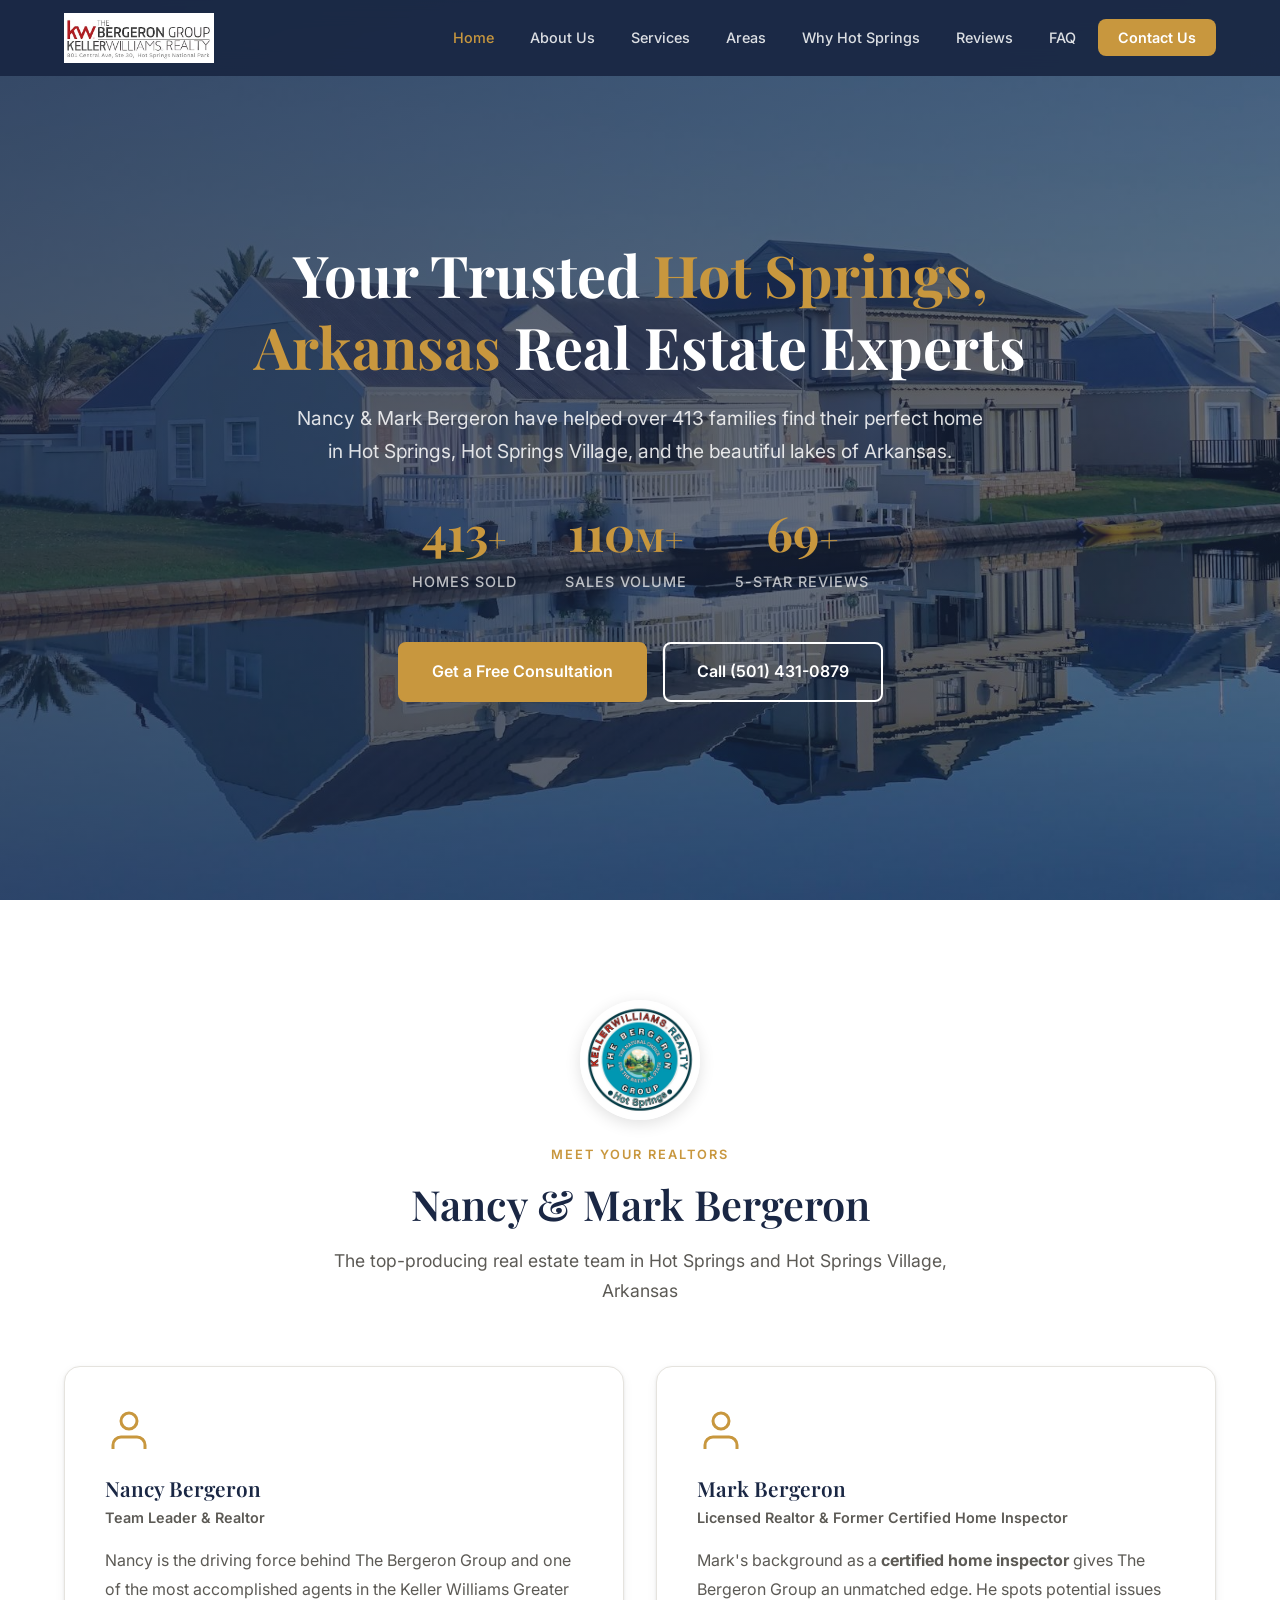
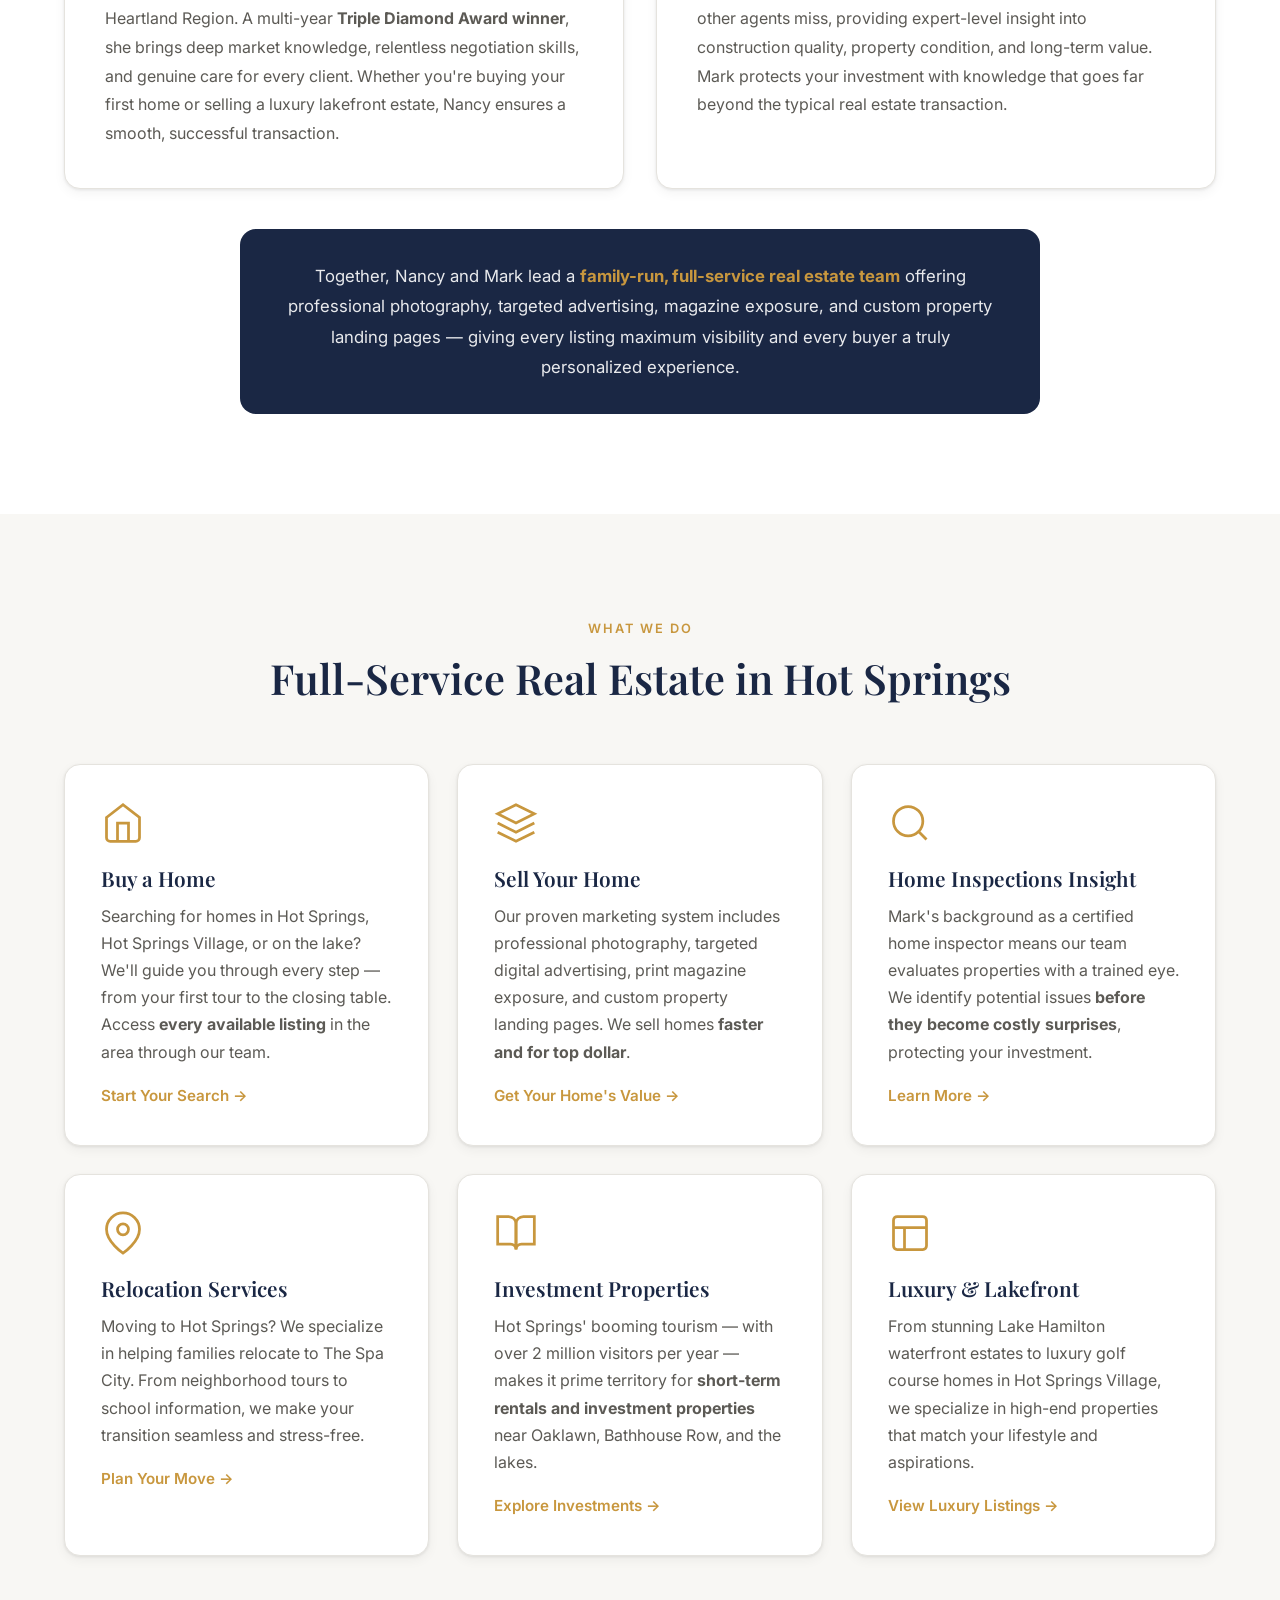
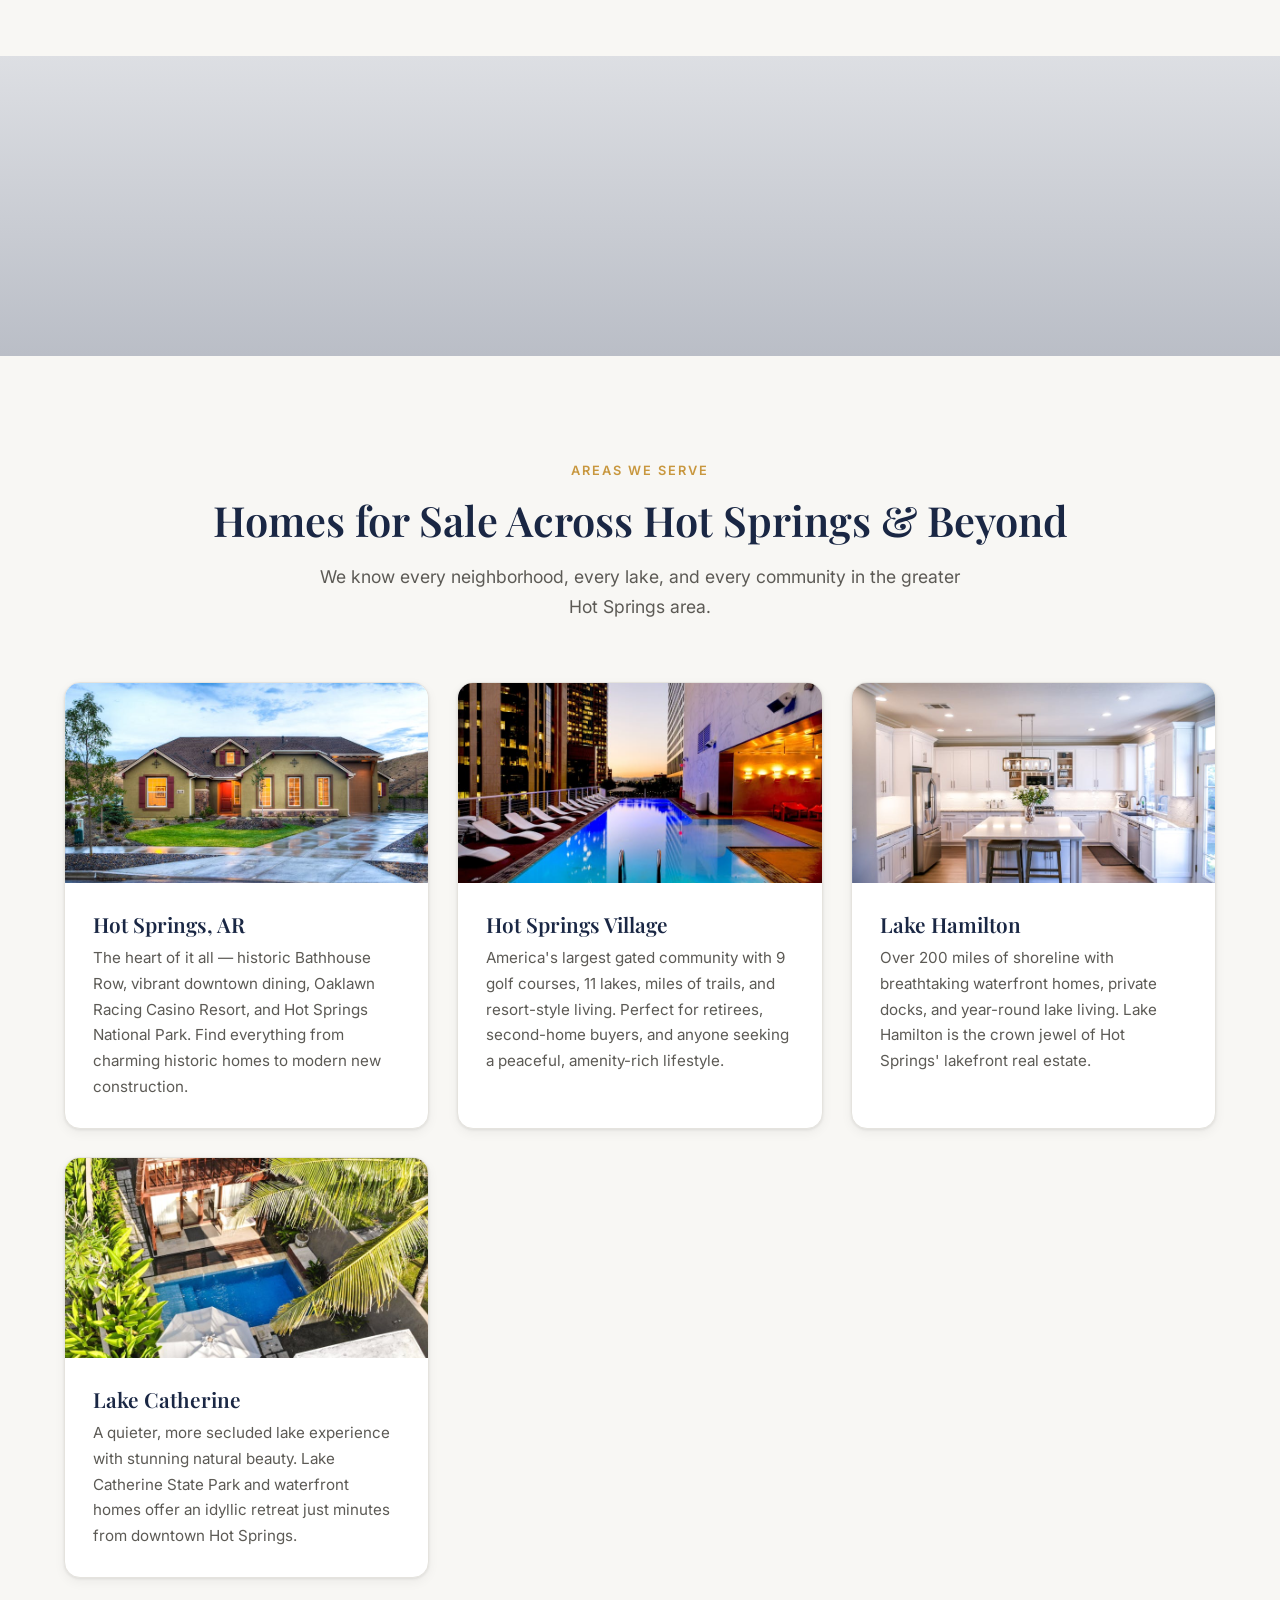
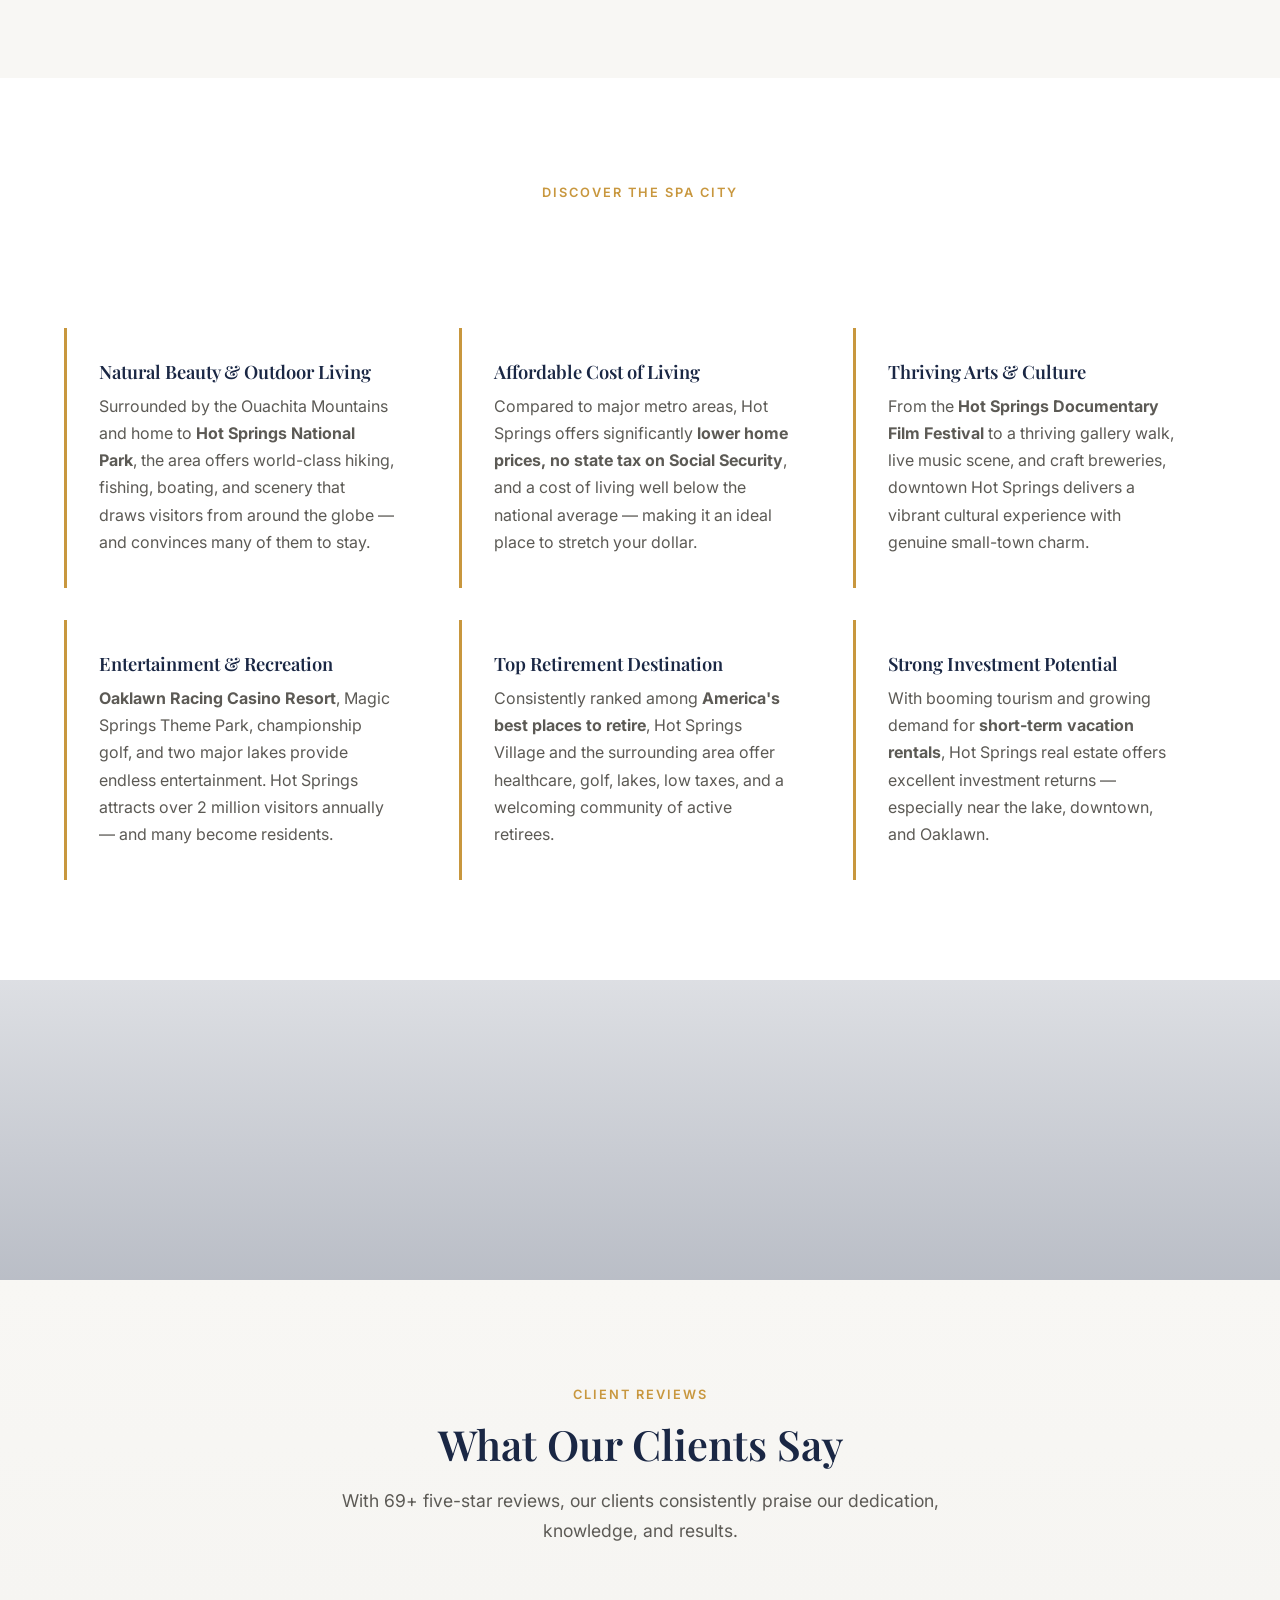
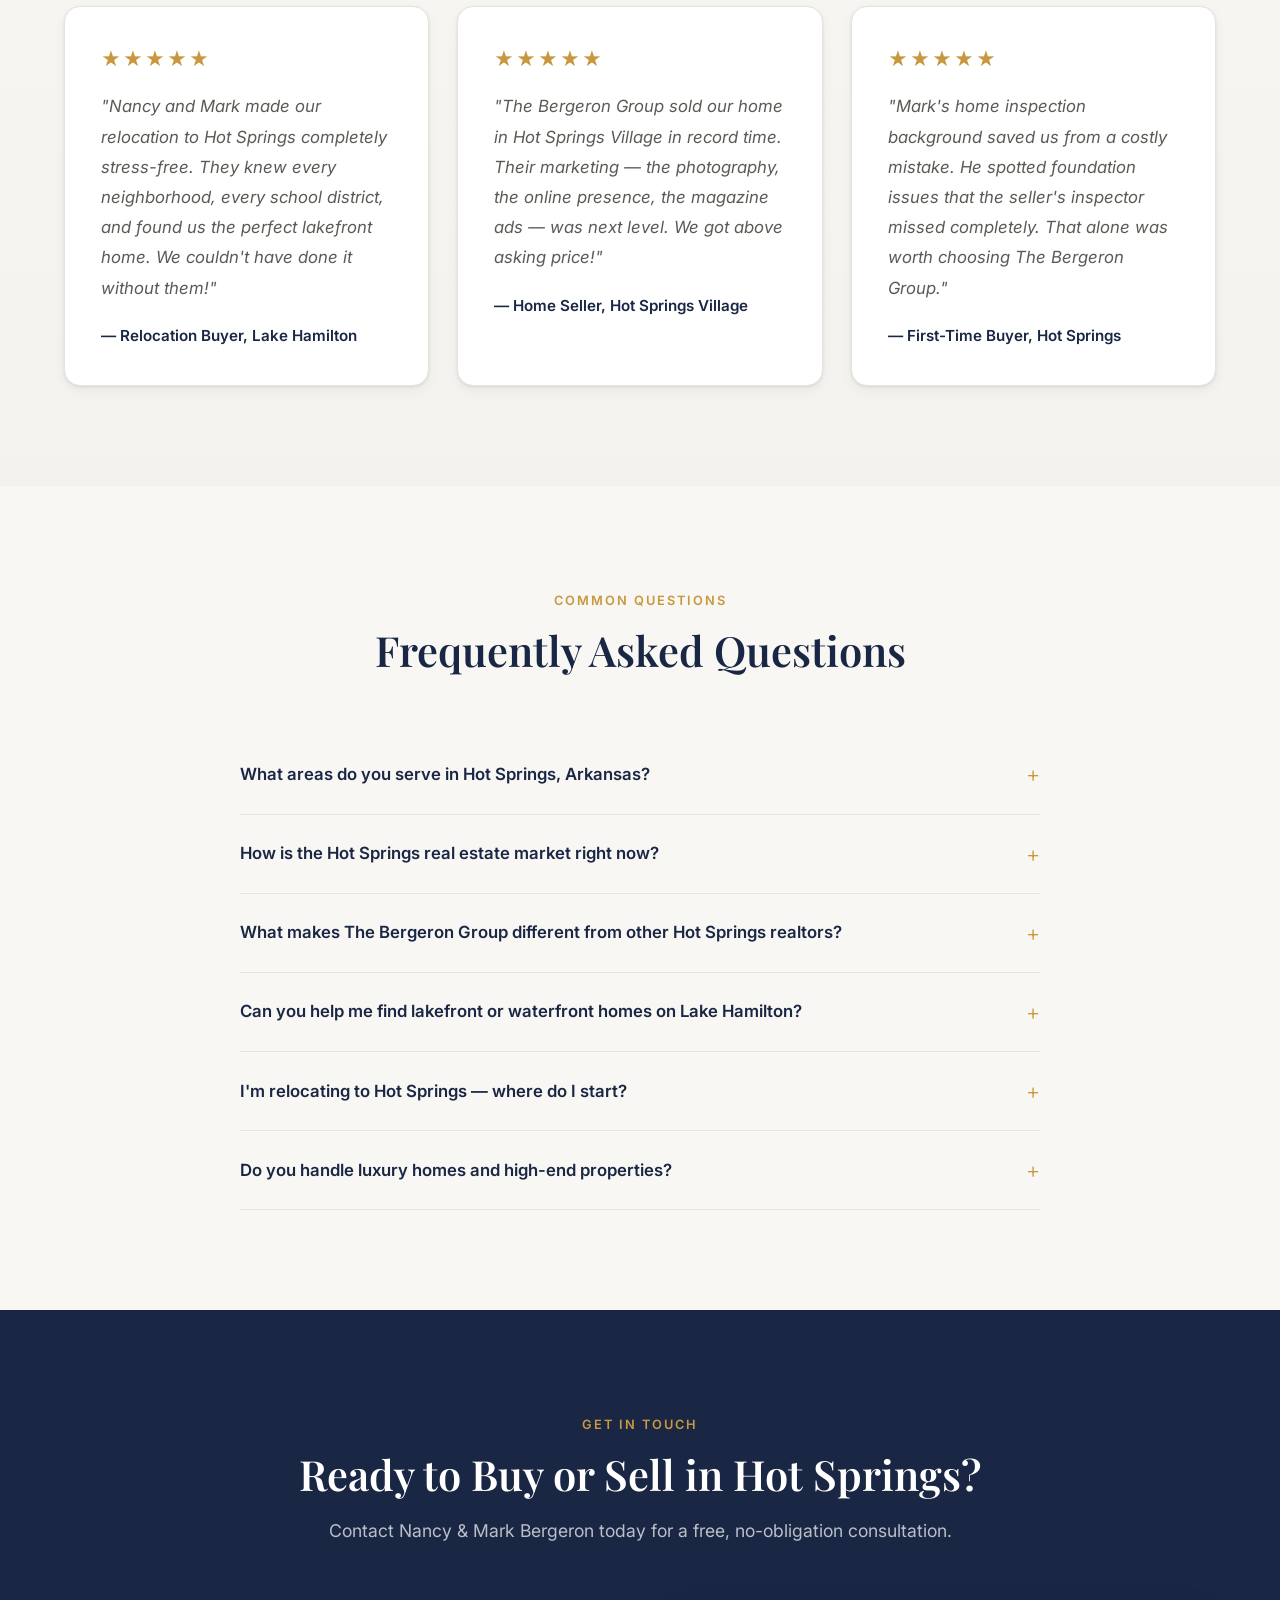
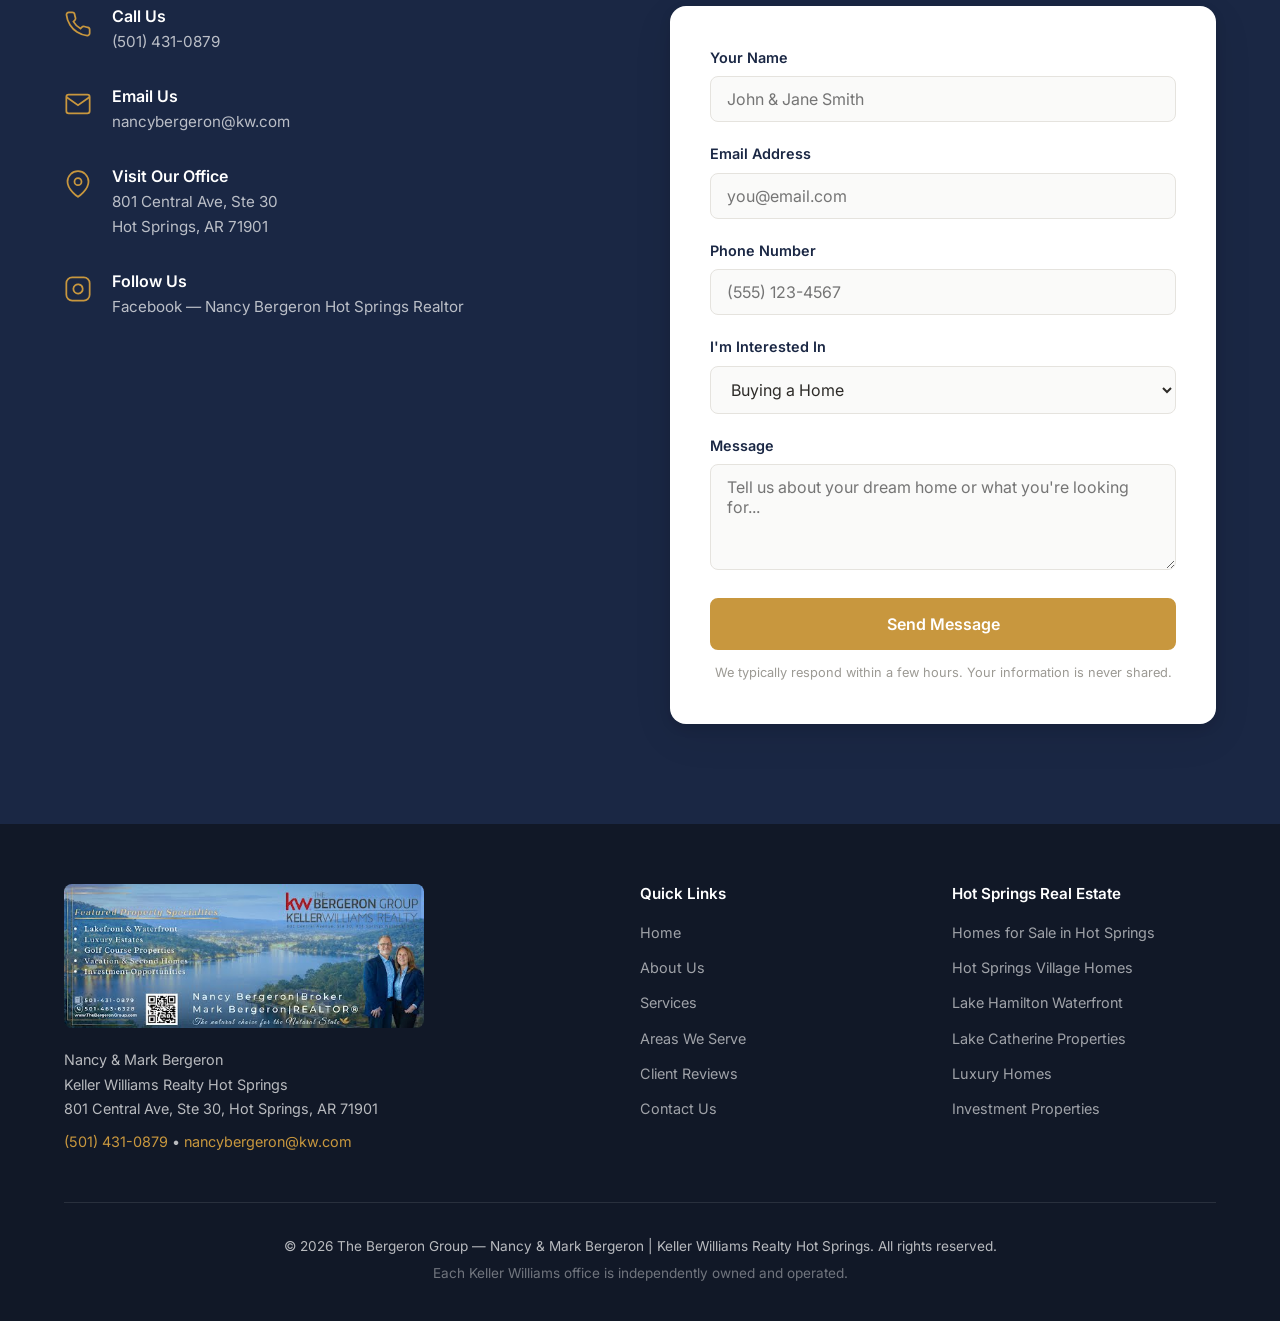
==== commit 1d5e8ec4: "Add logos, update contact info, and fix name ordering - Replaced text logo with KW horizontal logo i" ====
--- a/index.html
+++ b/index.html
@@ -3,14 +3,14 @@
 <head>
   <meta charset="UTF-8">
   <meta name="viewport" content="width=device-width, initial-scale=1.0">
-  <title>Hot Springs AR Real Estate | Mark &amp; Nancy Bergeron | Homes for Sale in Hot Springs, Arkansas</title>
-  <meta name="description" content="Find your dream home in Hot Springs, Arkansas with Mark &amp; Nancy Bergeron — The Bergeron Group at Keller Williams. 413+ homes sold. Lake Hamilton, Hot Springs Village, luxury &amp; lakefront homes.">
+  <title>Hot Springs AR Real Estate | Nancy &amp; Mark Bergeron | Homes for Sale in Hot Springs, Arkansas</title>
+  <meta name="description" content="Find your dream home in Hot Springs, Arkansas with Nancy &amp; Mark Bergeron — The Bergeron Group at Keller Williams. 413+ homes sold. Lake Hamilton, Hot Springs Village, luxury &amp; lakefront homes.">
   <meta name="keywords" content="Hot Springs AR real estate, homes for sale Hot Springs Arkansas, Hot Springs Village homes, Lake Hamilton waterfront, lakefront homes Hot Springs, realtors Hot Springs AR, Keller Williams Hot Springs, luxury homes Hot Springs, Hot Springs AR realtor, buy home Hot Springs">
   <meta name="robots" content="index, follow">
   <link rel="canonical" href="https://www.realestatehotsprings.com/">
 
   <!-- Open Graph -->
-  <meta property="og:title" content="Hot Springs AR Real Estate | Mark &amp; Nancy Bergeron">
+  <meta property="og:title" content="Hot Springs AR Real Estate | Nancy &amp; Mark Bergeron">
   <meta property="og:description" content="Your trusted Hot Springs, Arkansas real estate experts. 413+ homes sold, $110M+ in sales. Find lakefront, luxury, and village homes.">
   <meta property="og:type" content="website">
   <meta property="og:url" content="https://www.realestatehotsprings.com/">
@@ -21,17 +21,17 @@
   {
     "@context": "https://schema.org",
     "@type": "RealEstateAgent",
-    "name": "The Bergeron Group — Mark & Nancy Bergeron",
+    "name": "The Bergeron Group — Nancy & Mark Bergeron",
     "description": "Top-producing real estate team in Hot Springs, Arkansas specializing in residential, lakefront, luxury, and Hot Springs Village properties.",
     "url": "https://www.realestatehotsprings.com",
-    "telephone": "+1-501-443-1110",
+    "telephone": "+1-501-431-0879",
     "email": "nancybergeron@kw.com",
     "address": {
       "@type": "PostalAddress",
-      "streetAddress": "1820 Central Avenue",
+      "streetAddress": "801 Central Ave, Ste 30",
       "addressLocality": "Hot Springs",
       "addressRegion": "AR",
-      "postalCode": "71913",
+      "postalCode": "71901",
       "addressCountry": "US"
     },
     "geo": {
@@ -51,7 +51,7 @@
         "@type": "Person",
         "name": "Nancy Bergeron",
         "jobTitle": "Team Leader & Realtor",
-        "telephone": "+1-501-443-1110",
+        "telephone": "+1-501-431-0879",
         "email": "nancybergeron@kw.com"
       },
       {
@@ -80,13 +80,13 @@
     "@type": "LocalBusiness",
     "name": "The Bergeron Group | Keller Williams Realty Hot Springs",
     "image": "",
-    "telephone": "+1-501-443-1110",
+    "telephone": "+1-501-431-0879",
     "address": {
       "@type": "PostalAddress",
-      "streetAddress": "1820 Central Avenue",
+      "streetAddress": "801 Central Ave, Ste 30",
       "addressLocality": "Hot Springs",
       "addressRegion": "AR",
-      "postalCode": "71913",
+      "postalCode": "71901",
       "addressCountry": "US"
     },
     "openingHours": "Mo-Sa 08:00-18:00",
@@ -110,10 +110,10 @@
       },
       {
         "@type": "Question",
-        "name": "How many homes have Mark and Nancy Bergeron sold?",
+        "name": "How many homes have Nancy and Mark Bergeron sold?",
         "acceptedAnswer": {
           "@type": "Answer",
-          "text": "Mark and Nancy Bergeron and The Bergeron Group have sold over 413 homes with more than $110 million in total sales volume."
+          "text": "Nancy and Mark Bergeron and The Bergeron Group have sold over 413 homes with more than $110 million in total sales volume."
         }
       },
       {
@@ -139,8 +139,7 @@
   <header class="header" id="header">
     <div class="container header-inner">
       <a href="/" class="logo">
-        <span class="logo-name">The Bergeron Group</span>
-        <span class="logo-sub">Keller Williams Realty &bull; Hot Springs, AR</span>
+        <img src="images/logo-kw-horizontal.jpeg" alt="The Bergeron Group — Keller Williams Realty, Hot Springs" class="logo-img">
       </a>
       <nav class="nav" id="nav" aria-label="Main navigation">
         <ul class="nav-list">
@@ -165,7 +164,7 @@
     <div class="hero-overlay"></div>
     <div class="container hero-content">
       <h1>Your Trusted <em>Hot Springs, Arkansas</em> Real Estate Experts</h1>
-      <p class="hero-sub">Mark &amp; Nancy Bergeron have helped over 413 families find their perfect home in Hot Springs, Hot Springs Village, and the beautiful lakes of Arkansas.</p>
+      <p class="hero-sub">Nancy &amp; Mark Bergeron have helped over 413 families find their perfect home in Hot Springs, Hot Springs Village, and the beautiful lakes of Arkansas.</p>
       <div class="hero-stats">
         <div class="stat">
           <span class="stat-number" data-target="413">0</span><span class="stat-plus">+</span>
@@ -182,7 +181,7 @@
       </div>
       <div class="hero-actions">
         <a href="#contact" class="btn btn-primary">Get a Free Consultation</a>
-        <a href="tel:+15014431110" class="btn btn-secondary">Call (501) 443-1110</a>
+        <a href="tel:+15014310879" class="btn btn-secondary">Call (501) 431-0879</a>
       </div>
     </div>
   </section>
@@ -191,8 +190,9 @@
   <section class="section about" id="about">
     <div class="container">
       <div class="section-header">
+        <img src="images/logo-circle-seal.jpeg" alt="The Bergeron Group seal" class="about-seal">
         <span class="section-tag">Meet Your Realtors</span>
-        <h2>Mark &amp; Nancy Bergeron</h2>
+        <h2>Nancy &amp; Mark Bergeron</h2>
         <p class="section-intro">The top-producing real estate team in Hot Springs and Hot Springs Village, Arkansas</p>
       </div>
       <div class="about-grid">
@@ -214,7 +214,7 @@
         </div>
       </div>
       <div class="about-bottom">
-        <p>Together, Mark and Nancy lead a <strong>family-run, full-service real estate team</strong> offering professional photography, targeted advertising, magazine exposure, and custom property landing pages — giving every listing maximum visibility and every buyer a truly personalized experience.</p>
+        <p>Together, Nancy and Mark lead a <strong>family-run, full-service real estate team</strong> offering professional photography, targeted advertising, magazine exposure, and custom property landing pages — giving every listing maximum visibility and every buyer a truly personalized experience.</p>
       </div>
     </div>
   </section>
@@ -432,7 +432,7 @@
       <div class="section-header">
         <span class="section-tag">Get In Touch</span>
         <h2>Ready to Buy or Sell in Hot Springs?</h2>
-        <p class="section-intro">Contact Mark &amp; Nancy Bergeron today for a free, no-obligation consultation.</p>
+        <p class="section-intro">Contact Nancy &amp; Mark Bergeron today for a free, no-obligation consultation.</p>
       </div>
       <div class="contact-grid">
         <div class="contact-info">
@@ -440,8 +440,7 @@
             <svg viewBox="0 0 24 24" fill="none" stroke="currentColor" stroke-width="1.5"><path d="M22 16.92v3a2 2 0 0 1-2.18 2 19.79 19.79 0 0 1-8.63-3.07 19.5 19.5 0 0 1-6-6 19.79 19.79 0 0 1-3.07-8.67A2 2 0 0 1 4.11 2h3a2 2 0 0 1 2 1.72 12.84 12.84 0 0 0 .7 2.81 2 2 0 0 1-.45 2.11L8.09 9.91a16 16 0 0 0 6 6l1.27-1.27a2 2 0 0 1 2.11-.45 12.84 12.84 0 0 0 2.81.7A2 2 0 0 1 22 16.92z"/></svg>
             <div>
               <h3>Call Us</h3>
-              <a href="tel:+15014431110">(501) 443-1110</a>
-              <a href="tel:+18178792853">(817) 879-2853</a>
+              <a href="tel:+15014310879">(501) 431-0879</a>
             </div>
           </div>
           <div class="contact-item">
@@ -455,7 +454,7 @@
             <svg viewBox="0 0 24 24" fill="none" stroke="currentColor" stroke-width="1.5"><path d="M21 10c0 7-9 13-9 13s-9-6-9-13a9 9 0 0 1 18 0z"/><circle cx="12" cy="10" r="3"/></svg>
             <div>
               <h3>Visit Our Office</h3>
-              <p>Spencer's Corners — Historic District<br>1820 Central Avenue<br>Hot Springs, AR 71913</p>
+              <p>801 Central Ave, Ste 30<br>Hot Springs, AR 71901</p>
             </div>
           </div>
           <div class="contact-item">
@@ -507,9 +506,9 @@
     <div class="container">
       <div class="footer-grid">
         <div class="footer-brand">
-          <span class="logo-name">The Bergeron Group</span>
-          <p>Mark &amp; Nancy Bergeron<br>Keller Williams Realty Hot Springs<br>1820 Central Avenue, Hot Springs, AR 71913</p>
-          <p><a href="tel:+15014431110">(501) 443-1110</a> &bull; <a href="mailto:nancybergeron@kw.com">nancybergeron@kw.com</a></p>
+          <img src="images/logo-banner.jpeg" alt="The Bergeron Group — Nancy & Mark Bergeron" class="footer-logo">
+          <p>Nancy &amp; Mark Bergeron<br>Keller Williams Realty Hot Springs<br>801 Central Ave, Ste 30, Hot Springs, AR 71901</p>
+          <p><a href="tel:+15014310879">(501) 431-0879</a> &bull; <a href="mailto:nancybergeron@kw.com">nancybergeron@kw.com</a></p>
         </div>
         <div class="footer-links">
           <h4>Quick Links</h4>
@@ -535,7 +534,7 @@
         </div>
       </div>
       <div class="footer-bottom">
-        <p>&copy; 2026 The Bergeron Group — Mark &amp; Nancy Bergeron | Keller Williams Realty Hot Springs. All rights reserved.</p>
+        <p>&copy; 2026 The Bergeron Group — Nancy &amp; Mark Bergeron | Keller Williams Realty Hot Springs. All rights reserved.</p>
         <p class="footer-disclaimer">Each Keller Williams office is independently owned and operated.</p>
       </div>
     </div>
--- a/styles.css
+++ b/styles.css
@@ -136,6 +136,11 @@
   text-decoration: none;
 }
 
+.logo-img {
+  height: 50px;
+  width: auto;
+}
+
 .logo-name {
   font-family: 'Playfair Display', Georgia, serif;
   font-size: 1.35rem;
@@ -326,6 +331,17 @@
   margin: 0 auto;
 }
 
+/* ---- About Seal ---- */
+.about-seal {
+  width: 120px;
+  height: 120px;
+  border-radius: 50%;
+  object-fit: cover;
+  margin: 0 auto 20px;
+  display: block;
+  box-shadow: 0 4px 16px rgba(0,0,0,0.12);
+}
+
 /* ---- About ---- */
 .about-grid {
   display: grid;
@@ -742,6 +758,14 @@
   margin-bottom: 32px;
 }
 
+.footer-logo {
+  max-width: 100%;
+  width: 360px;
+  height: auto;
+  border-radius: var(--radius);
+  margin-bottom: 20px;
+}
+
 .footer .logo-name {
   margin-bottom: 16px;
   display: block;
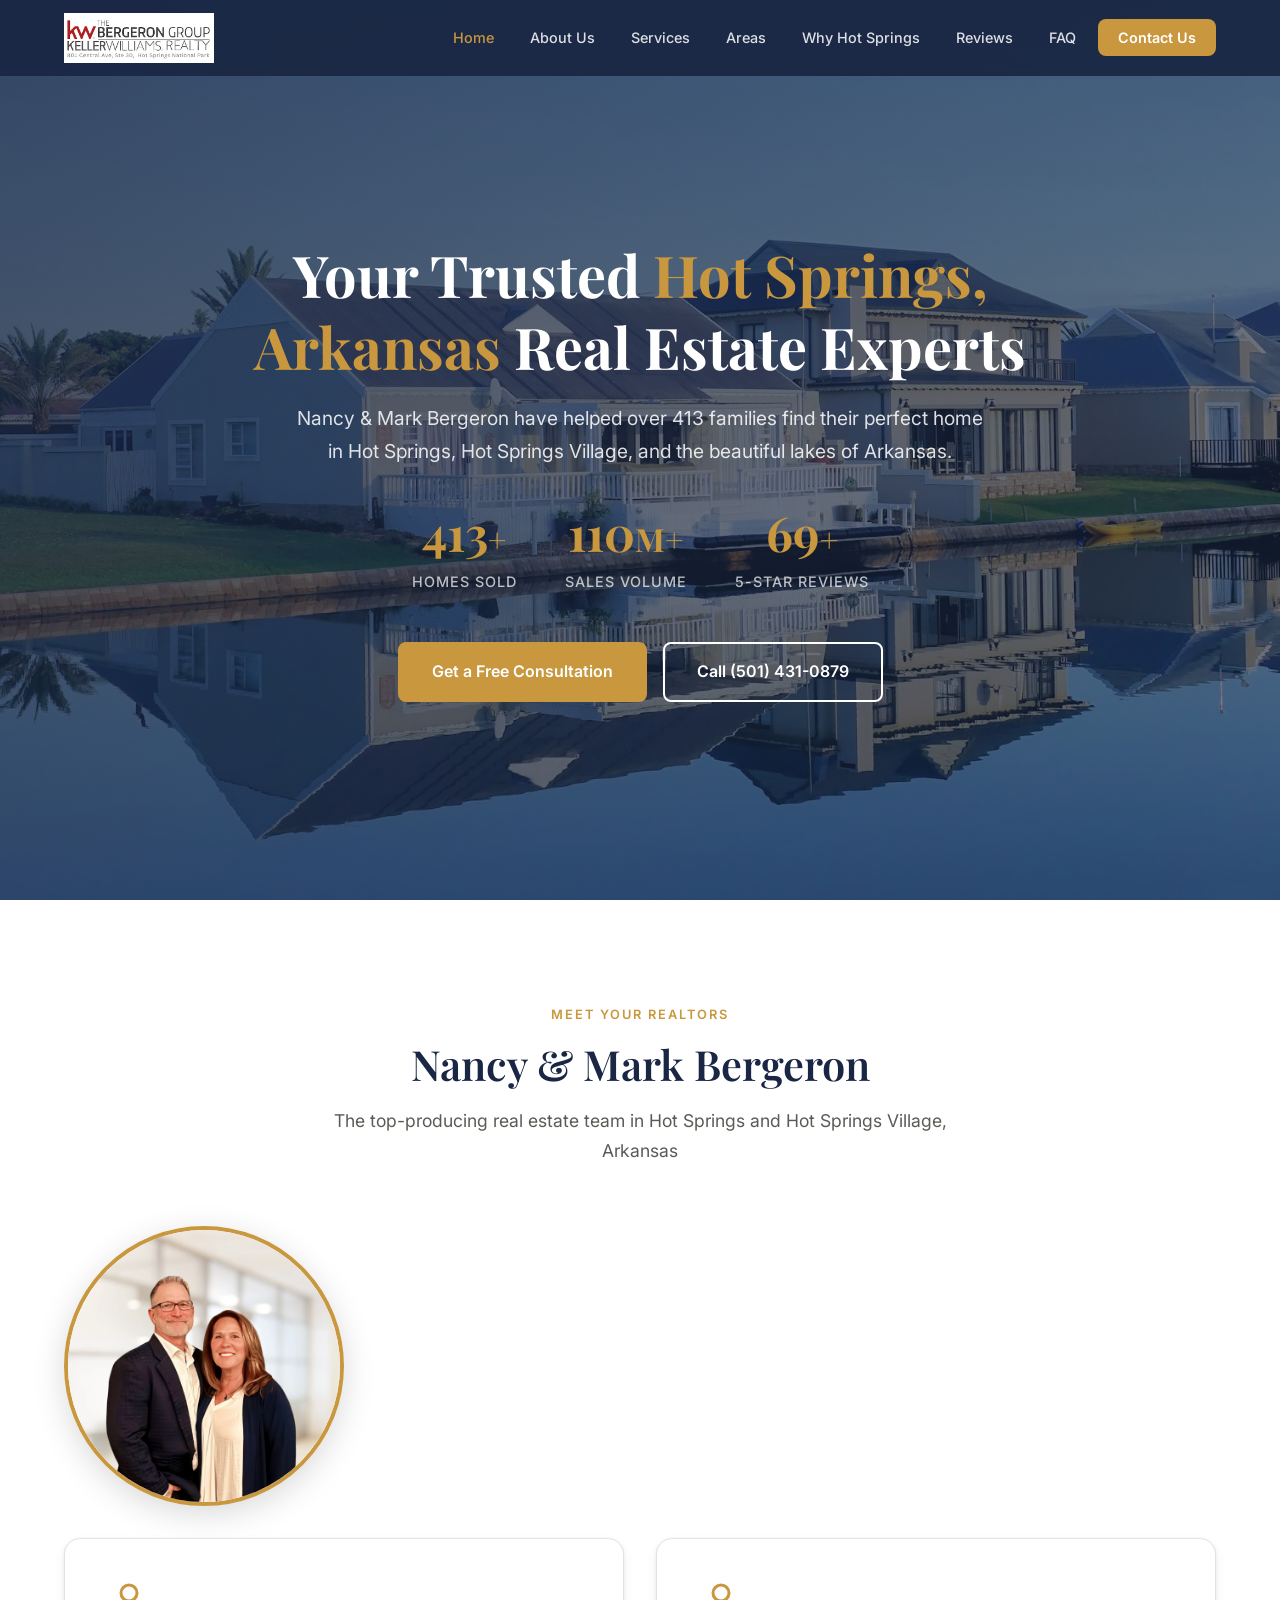
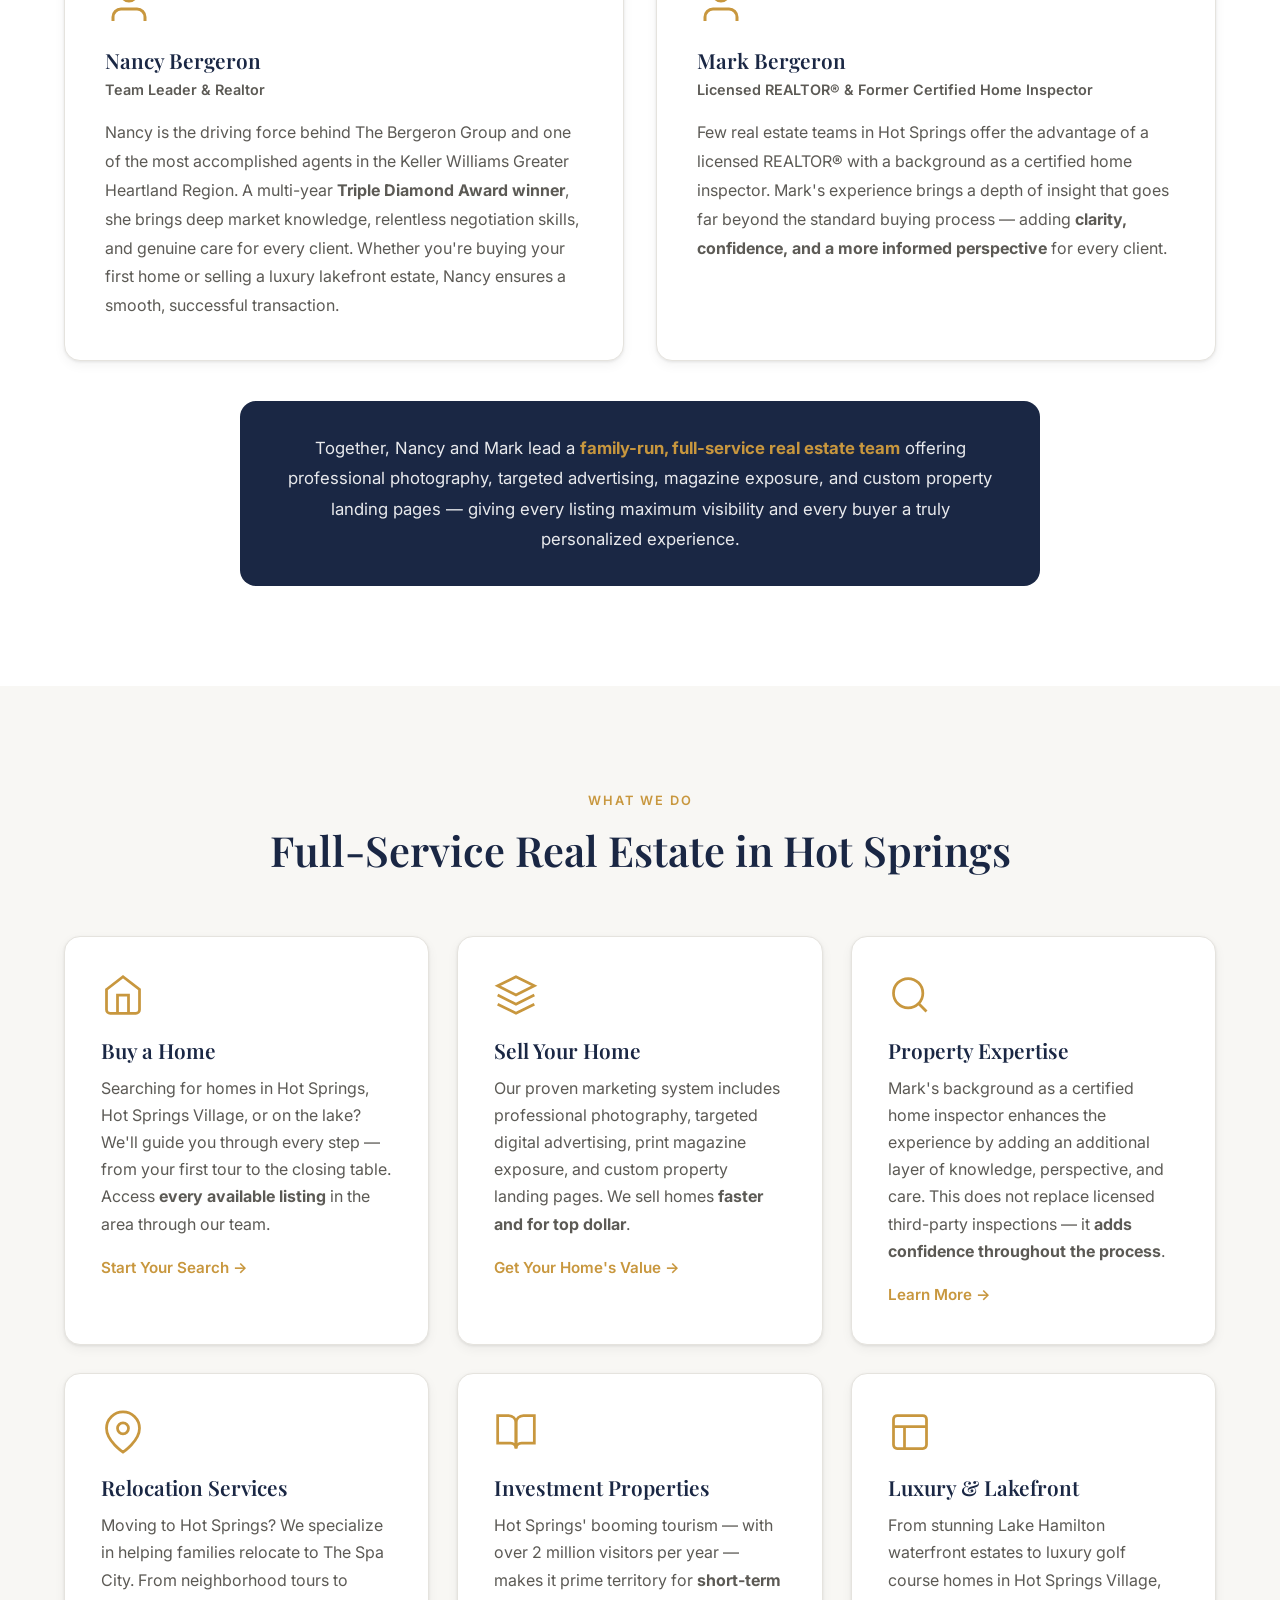
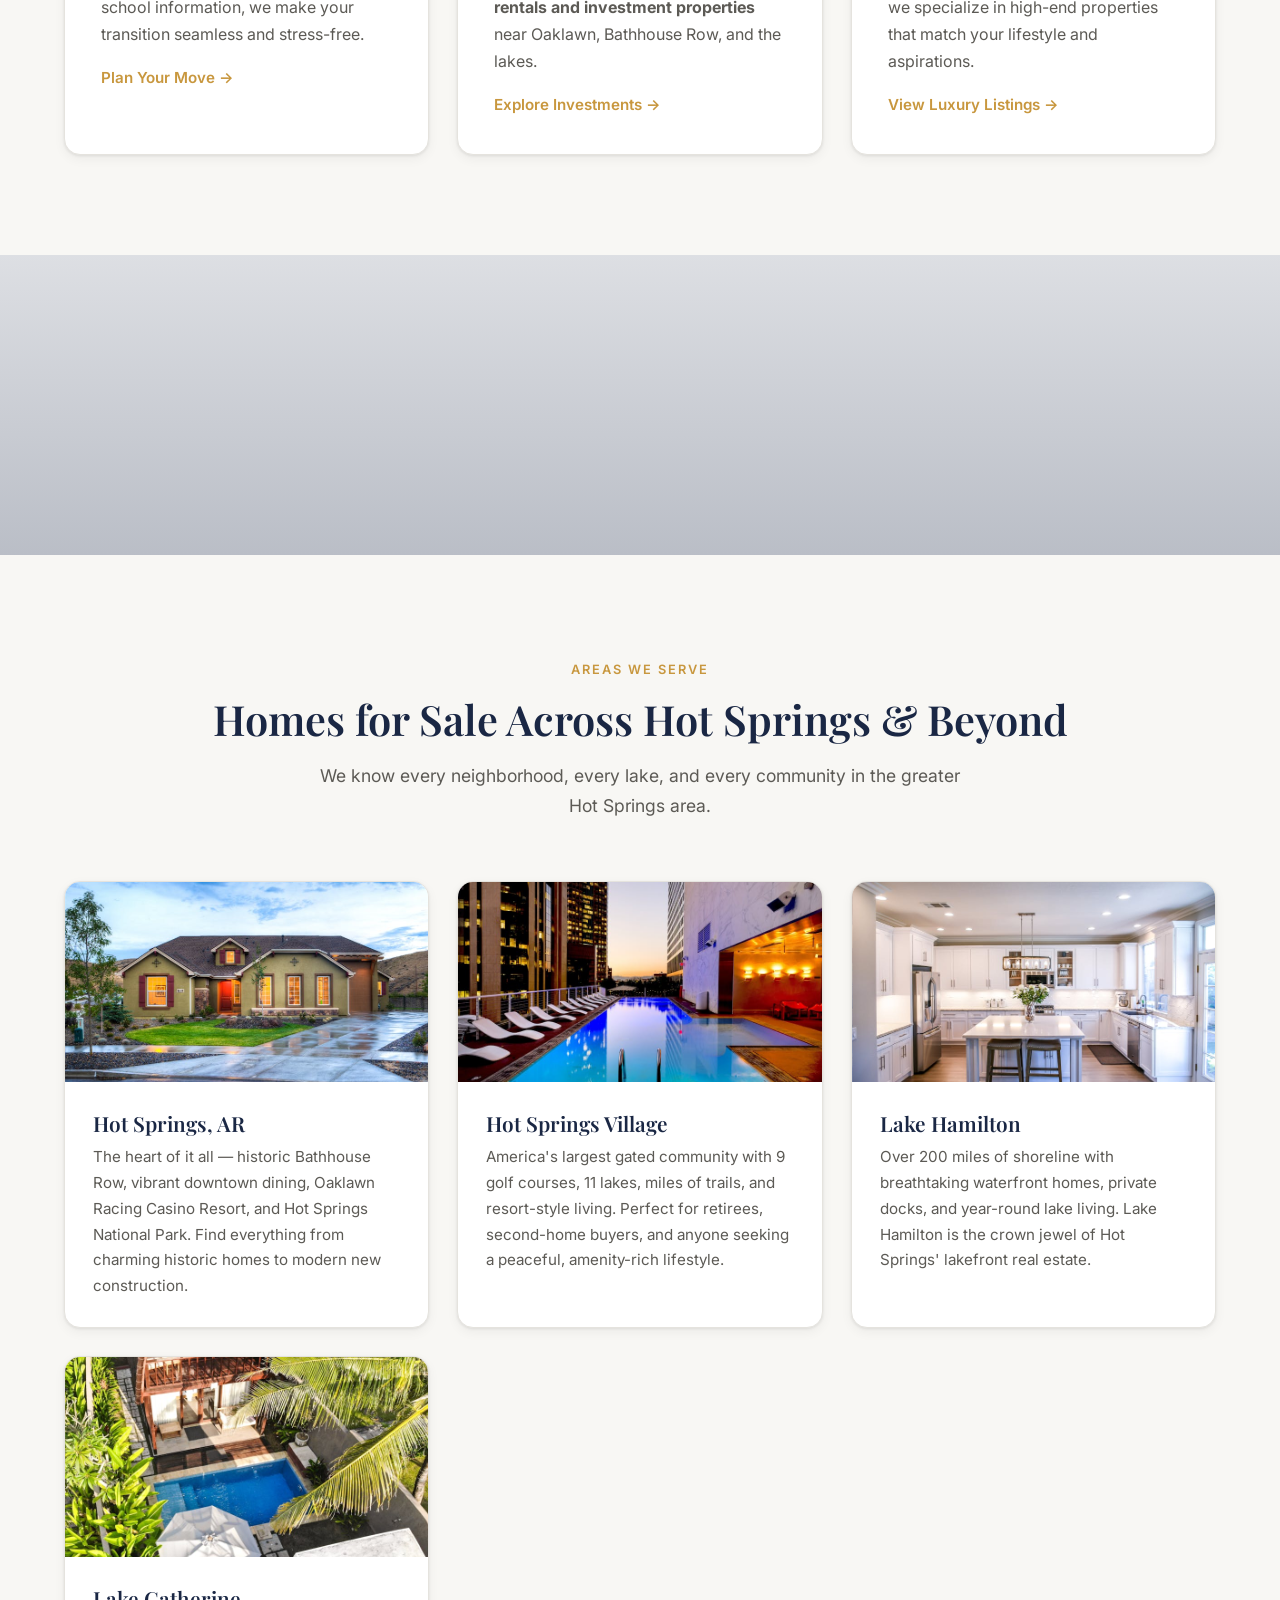
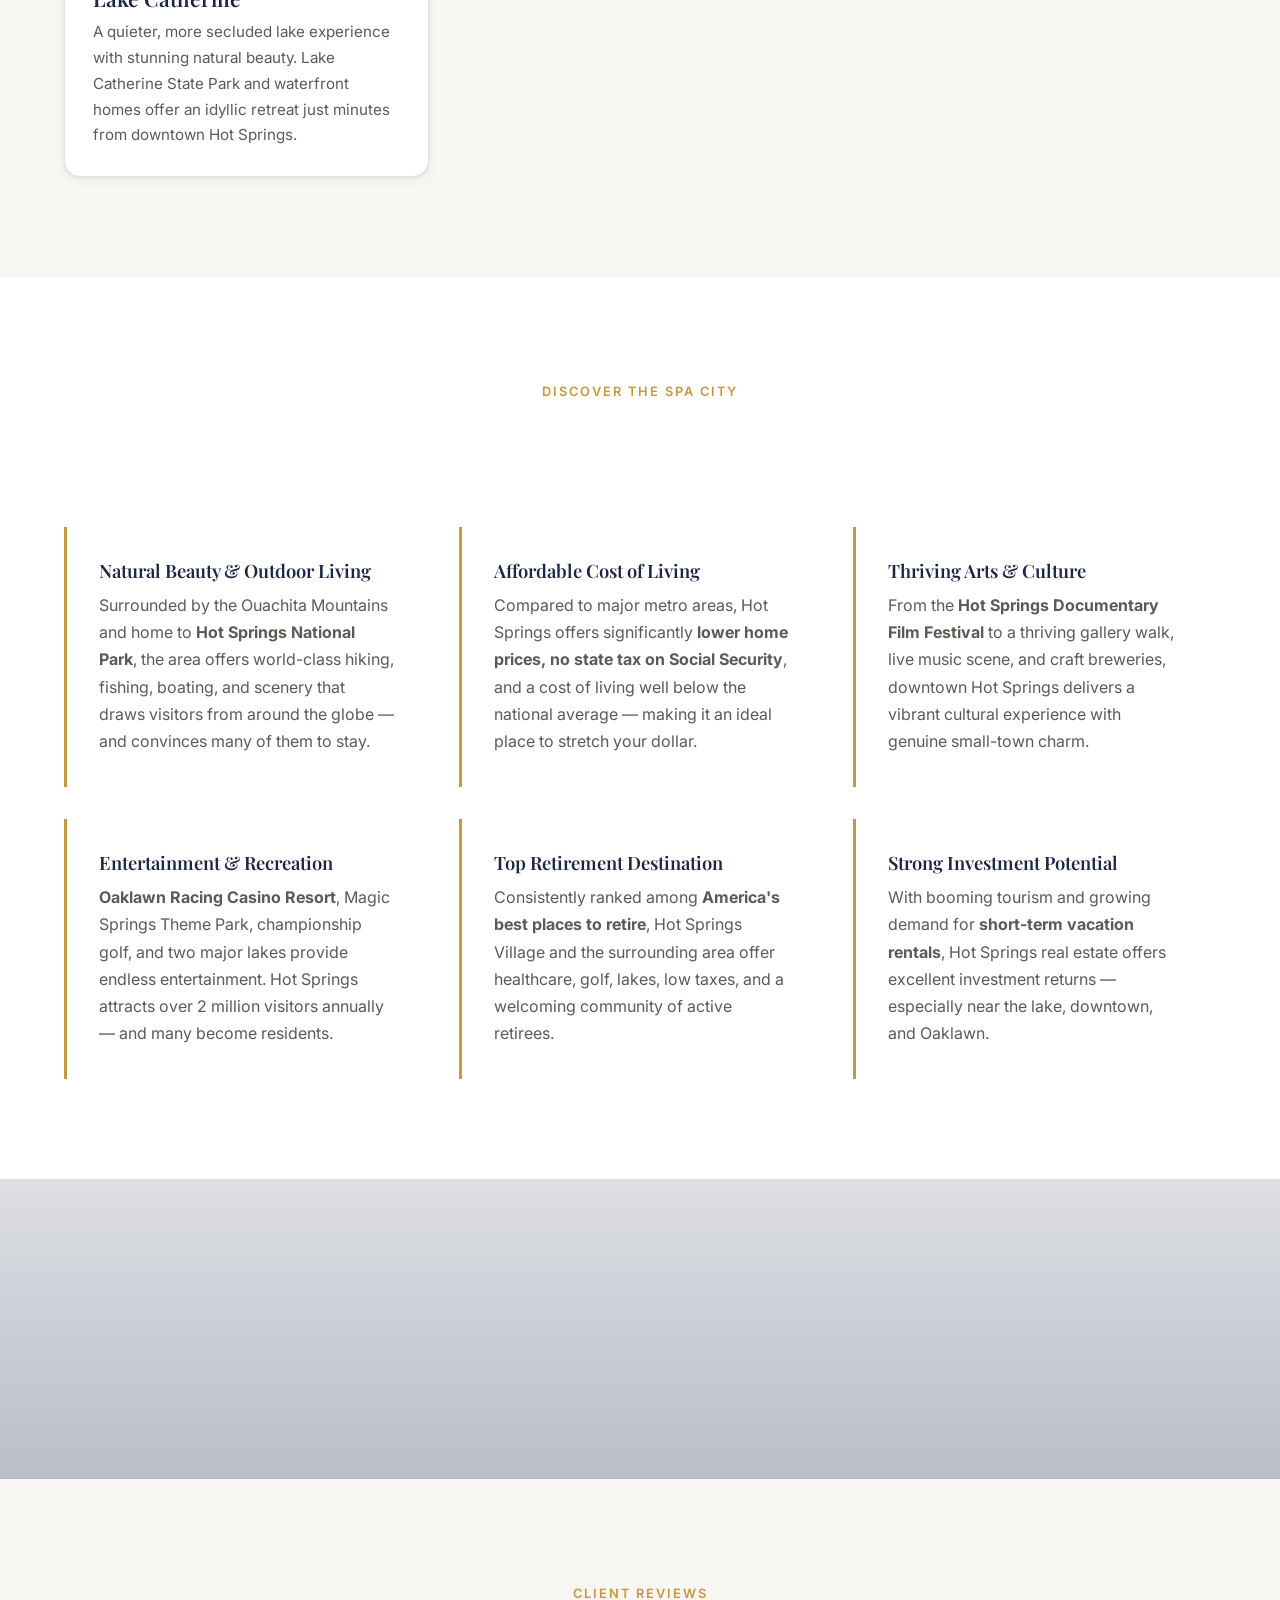
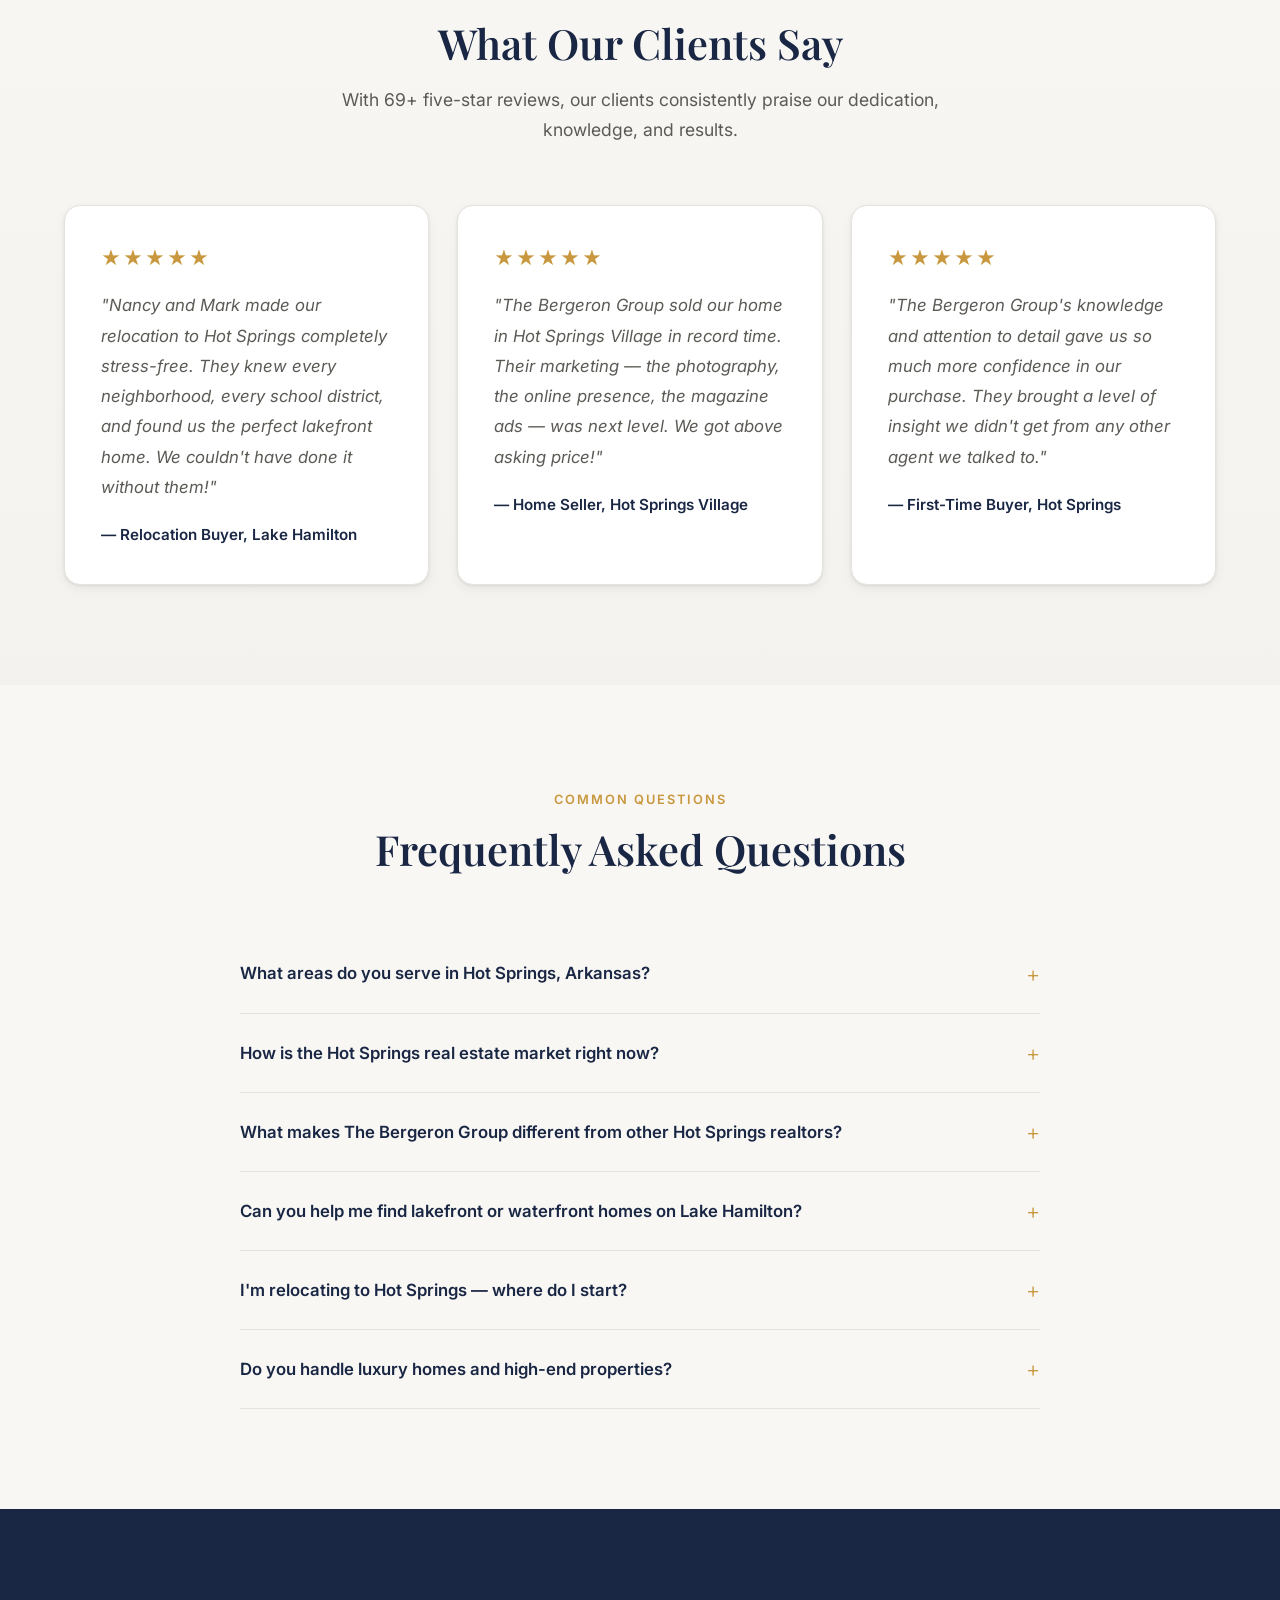
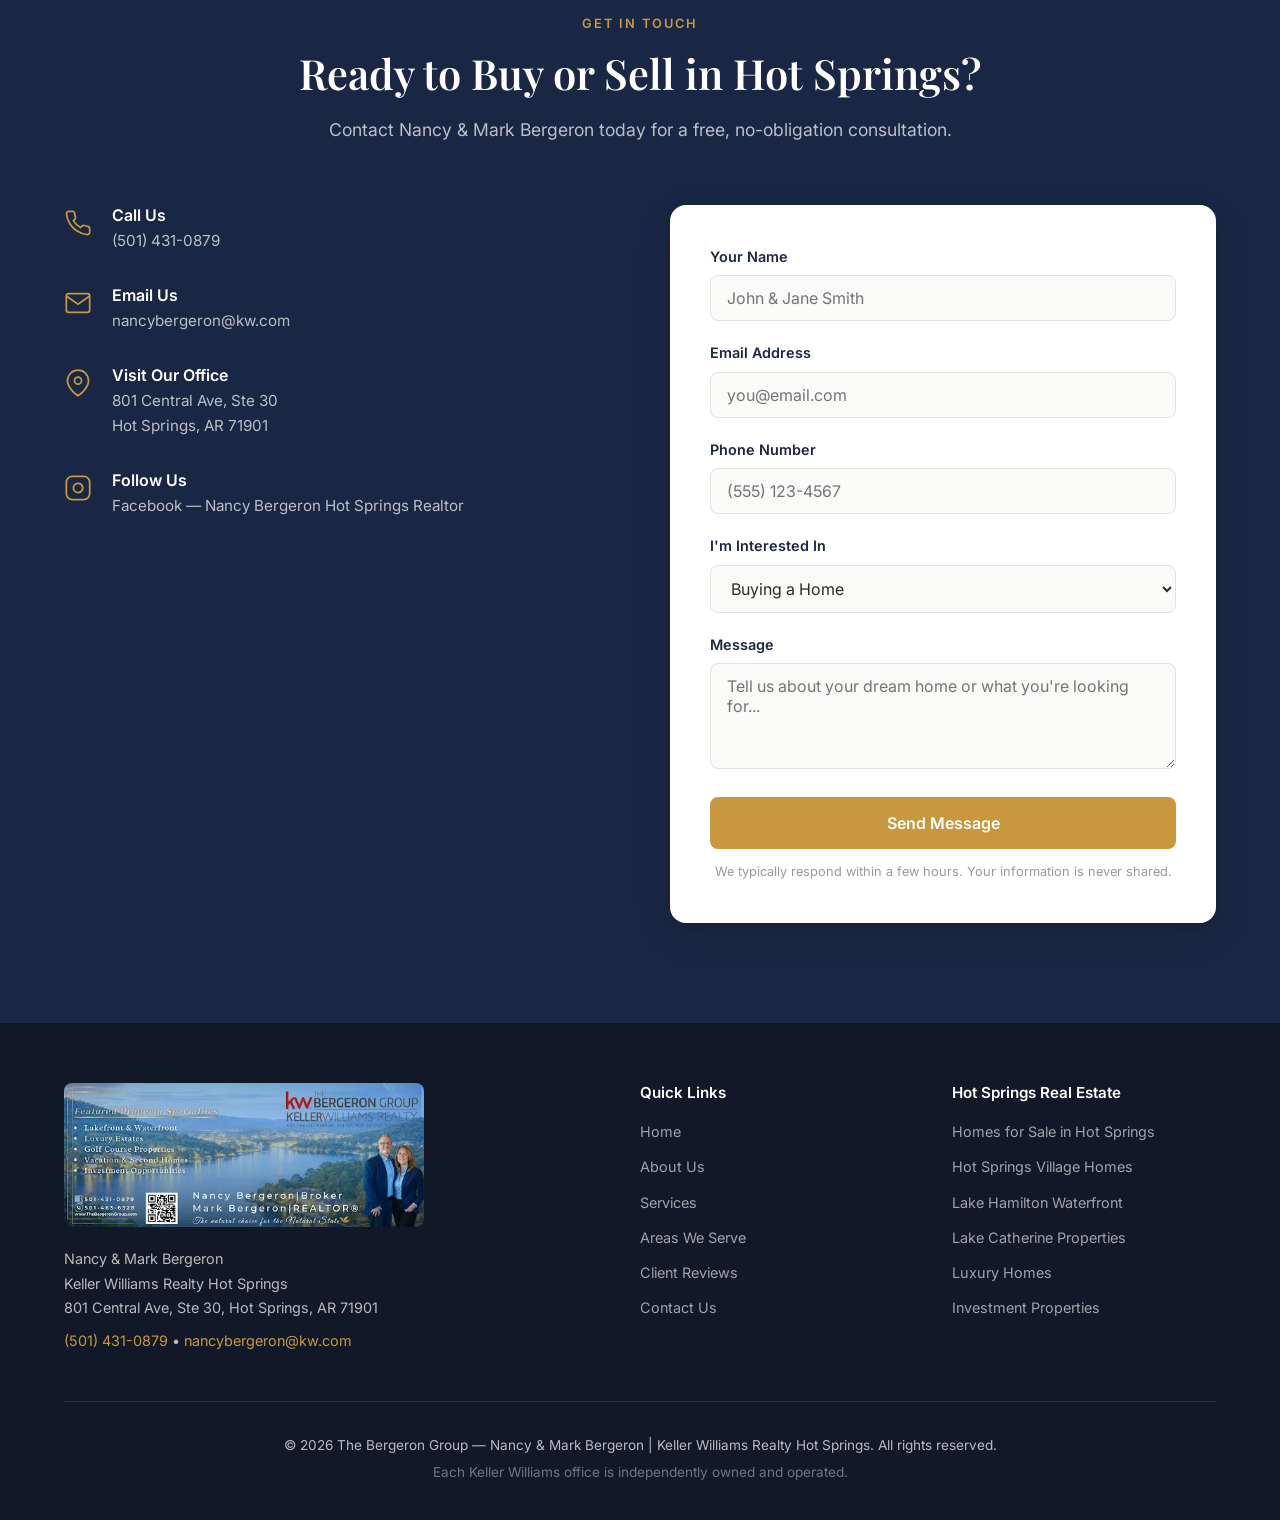
==== commit 8051baa7: "Add Nancy's real images, update Mark's bio, add portrait to About section Co-Authored-By: Claude Opu" ====
--- a/index.html
+++ b/index.html
@@ -190,10 +190,12 @@
   <section class="section about" id="about">
     <div class="container">
       <div class="section-header">
-        <img src="images/logo-circle-seal.jpeg" alt="The Bergeron Group seal" class="about-seal">
         <span class="section-tag">Meet Your Realtors</span>
         <h2>Nancy &amp; Mark Bergeron</h2>
         <p class="section-intro">The top-producing real estate team in Hot Springs and Hot Springs Village, Arkansas</p>
+      </div>
+      <div style="text-align:center; margin-bottom:32px;">
+        <img src="images/nancy-mark-bergeron-portrait.webp" alt="Nancy and Mark Bergeron, REALTORS - The Bergeron Group, Hot Springs Arkansas" style="width:280px; height:280px; object-fit:cover; border-radius:50%; box-shadow: 0 8px 32px rgba(0,0,0,0.15); border: 4px solid var(--gold);">
       </div>
       <div class="about-grid">
         <div class="about-card">
@@ -209,8 +211,8 @@
             <svg viewBox="0 0 24 24" fill="none" stroke="currentColor" stroke-width="1.5"><path d="M20 21v-2a4 4 0 0 0-4-4H8a4 4 0 0 0-4 4v2"/><circle cx="12" cy="7" r="4"/></svg>
           </div>
           <h3>Mark Bergeron</h3>
-          <p class="about-title">Licensed Realtor &amp; Former Certified Home Inspector</p>
-          <p>Mark's background as a <strong>certified home inspector</strong> gives The Bergeron Group an unmatched edge. He spots potential issues other agents miss, providing expert-level insight into construction quality, property condition, and long-term value. Mark protects your investment with knowledge that goes far beyond the typical real estate transaction.</p>
+          <p class="about-title">Licensed REALTOR&reg; &amp; Former Certified Home Inspector</p>
+          <p>Few real estate teams in Hot Springs offer the advantage of a licensed REALTOR&reg; with a background as a certified home inspector. Mark's experience brings a depth of insight that goes far beyond the standard buying process &mdash; adding <strong>clarity, confidence, and a more informed perspective</strong> for every client.</p>
         </div>
       </div>
       <div class="about-bottom">
@@ -247,8 +249,8 @@
           <div class="service-icon">
             <svg viewBox="0 0 24 24" fill="none" stroke="currentColor" stroke-width="1.5"><circle cx="11" cy="11" r="8"/><line x1="21" y1="21" x2="16.65" y2="16.65"/></svg>
           </div>
-          <h3>Home Inspections Insight</h3>
-          <p>Mark's background as a certified home inspector means our team evaluates properties with a trained eye. We identify potential issues <strong>before they become costly surprises</strong>, protecting your investment.</p>
+          <h3>Property Expertise</h3>
+          <p>Mark's background as a certified home inspector enhances the experience by adding an additional layer of knowledge, perspective, and care. This does not replace licensed third-party inspections &mdash; it <strong>adds confidence throughout the process</strong>.</p>
           <a href="#contact" class="service-link">Learn More &rarr;</a>
         </div>
         <div class="service-card">
@@ -383,7 +385,7 @@
         </blockquote>
         <blockquote class="testimonial-card">
           <div class="stars" aria-label="5 out of 5 stars">&#9733;&#9733;&#9733;&#9733;&#9733;</div>
-          <p>"Mark's home inspection background saved us from a costly mistake. He spotted foundation issues that the seller's inspector missed completely. That alone was worth choosing The Bergeron Group."</p>
+          <p>"The Bergeron Group's knowledge and attention to detail gave us so much more confidence in our purchase. They brought a level of insight we didn't get from any other agent we talked to."</p>
           <footer>— First-Time Buyer, Hot Springs</footer>
         </blockquote>
       </div>
@@ -408,7 +410,7 @@
         </details>
         <details class="faq-item">
           <summary>What makes The Bergeron Group different from other Hot Springs realtors?</summary>
-          <p>We combine Nancy's top-producing sales expertise with Mark's certified home inspection background — a rare combination that protects buyers and maximizes value for sellers. Plus, our full-service marketing system (professional photography, digital ads, magazine exposure, custom landing pages) gives every listing maximum exposure.</p>
+          <p>We combine Nancy's top-producing sales expertise with Mark's background as a certified home inspector — a distinct advantage that adds clarity, confidence, and a more informed perspective for every client. Plus, our full-service marketing system (professional photography, digital ads, magazine exposure, custom landing pages) gives every listing maximum exposure.</p>
         </details>
         <details class="faq-item">
           <summary>Can you help me find lakefront or waterfront homes on Lake Hamilton?</summary>
